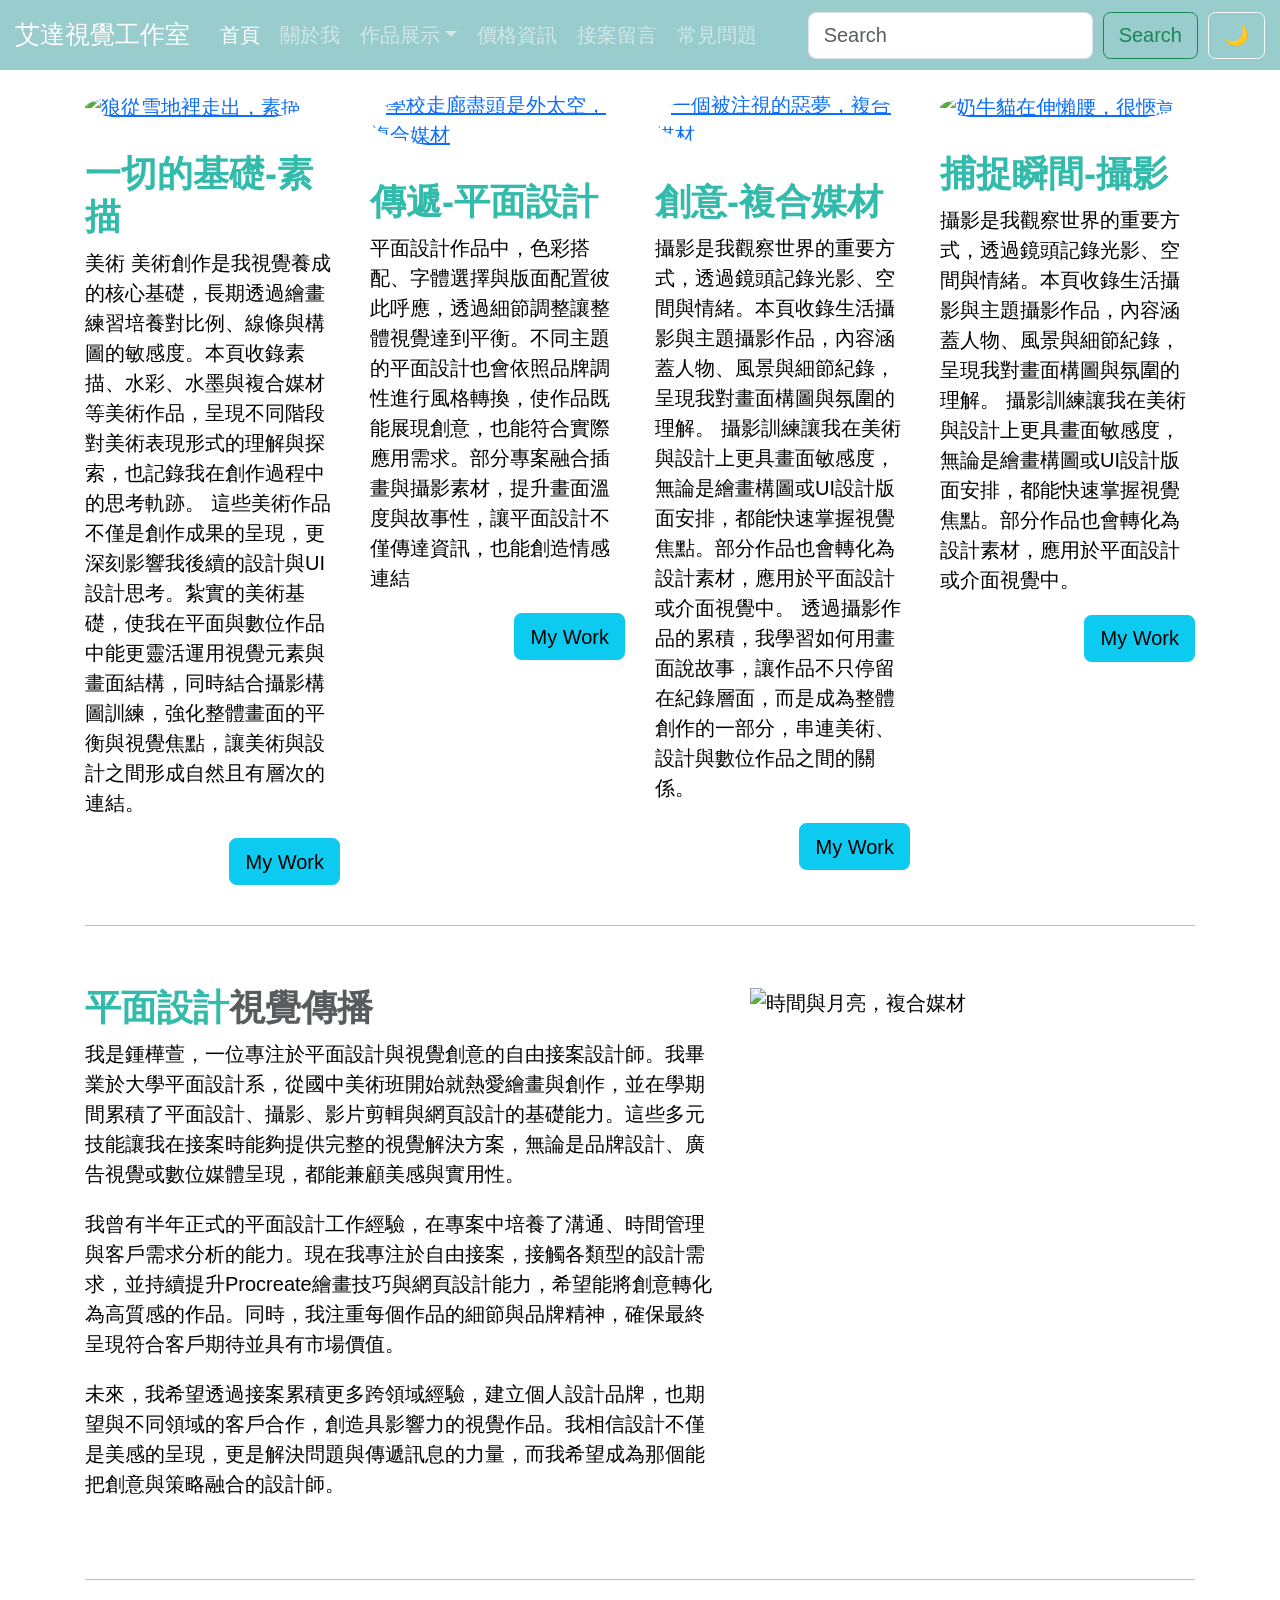
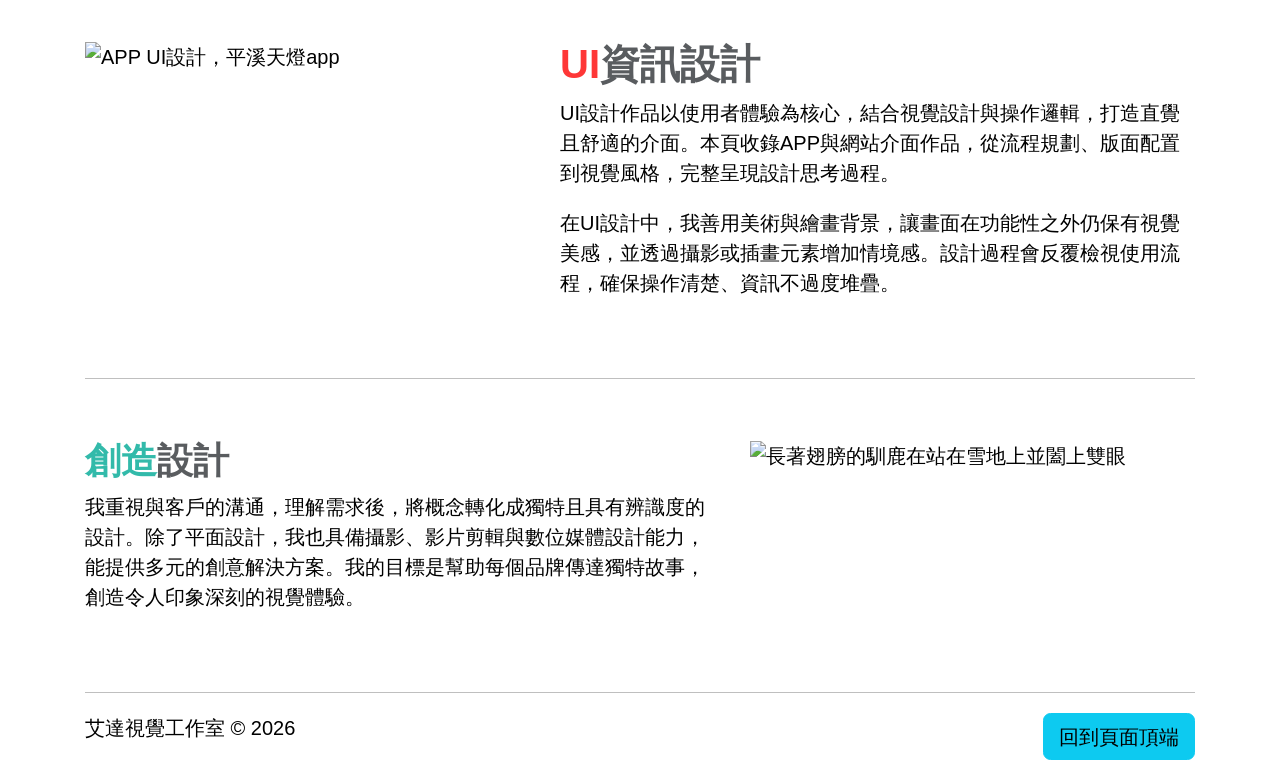
==== index.html @ d295b2a7 "Add files via upload 上傳網頁檔案" ====
<!-- 宣告網頁文件是HTML5格 -->
<!doctype html>
<!-- 網頁所屬地區的語言 -->
<html lang="zh-Hant-TW">
  <!-- 檔頭、SEO/GEO/AEO -->
  <head>
    <!-- 文字編碼 -->
    <meta charset="utf-8">
    <!-- RWD響應式網站 -->
    <meta name="viewport" content="width=device-width, initial-scale=1">
    <!-- 網站作者擁有者、品牌名稱 -->
    <meta name="author" content="艾達視覺工作室">
    <!-- 網頁描述，網頁內容濃縮，可透過ChatGPT協助生成 -->
    <meta name="description" content="艾達視覺工作室為個人接案與作品展示平台，提供美術、平面與UI設計及攝影服務。透過專業視覺設計整合，打造兼具美感與實用性的品牌形象。">
    <!-- 網頁編輯器 -->
    <meta name="generator" content="Visual Studio Code">
    <!-- 網頁關鍵字，網頁內容，可透過ChatGPT協助生成 -->
    <meta name="keywords" content="艾達視覺工作室, 視覺設計, 平面設計, UI設計, 美術設計, 繪畫創作, 攝影作品, 品牌視覺, 品牌形象設計, 視覺規劃, 設計作品展示, 設計接案平台, UI介面設計, 數位產品設計, 活動宣傳設計, 視覺設計服務">
    <!-- favicon品牌Logo -->
    <link rel="icon" href="/favicon.ico" type="image/x-icon">
    <!-- 舊版icon置入:<link rel="shortcut icon" href="/favicon.ico" type="image/x-icon"> -->
    <!-- 網頁標題，包含網站名稱和網頁名稱 -->
    <title>艾達視覺工作室-首頁</title>
    <!-- Bootsrap雲端CSS外部檔 -->
    <link href="https://cdn.jsdelivr.net/npm/bootstrap@5.3.8/dist/css/bootstrap.min.css" rel="stylesheet" integrity="sha384-sRIl4kxILFvY47J16cr9ZwB07vP4J8+LH7qKQnuqkuIAvNWLzeN8tE5YBujZqJLB" crossorigin="anonymous">
    <!-- 自訂的CSS -->
    <link rel="stylesheet" href="css/custom.css">
    <!-- 自訂的JS -->
    <link rel="stylesheet" href="js/main.js">    
    <!-- GA追蹤碼 -->

  </head>
  <!-- 網頁文本 -->
  <body class="bg-color-brown">
    <!-- 首頁 -->
    <header class="fixed-top">
      <nav class="navbar navbar-expand-lg bg-dark navbar-dark">
        <div class="container-fluid">
          <a class="navbar-brand" href="index.html">艾達視覺工作室</a>
          <button class="navbar-toggler" type="button" data-bs-toggle="collapse" data-bs-target="#navbarSupportedContent" aria-controls="navbarSupportedContent" aria-expanded="false" aria-label="Toggle navigation">
            <span class="navbar-toggler-icon"></span>
          </button>
          <div class="collapse navbar-collapse" id="navbarSupportedContent">
            <ul class="navbar-nav me-auto mb-2 mb-lg-0">
              <li class="nav-item">
                <a class="nav-link active" aria-current="page" href="index.html">首頁</a>
              </li>
              <li class="nav-item">
                <a class="nav-link" href="about.html">關於我</a>
              </li class="nav-item">
              <li class="nav-item dropdown">
                <a class="nav-link dropdown-toggle" href="#" role="button" data-bs-toggle="dropdown" aria-expanded="false">作品展示</a>
                <ul class="dropdown-menu">
                  <li><a class="dropdown-item" href="handdrawn.html">手繪作品</a></li>
                  <li><a class="dropdown-item" href="design.html">平面設計</a></li>
                  <li><a class="dropdown-item" href="photo.html">攝影作品</a></li>
                  <li><a class="dropdown-item" href="ui.html">UI設計</a></li>
                  <li><a class="dropdown-item" href="show.html">展覽</a></li>
                </ul>
              </li>              
              <li class="nav-item">
                <a class="nav-link" href="price.html">價格資訊</a>
              </li>
              <li class="nav-item">
                <a class="nav-link" href="case.php">接案留言</a>
              </li>
              <li class="nav-item">
                <a class="nav-link" href="faq.html">常見問題</a>
              </li>
            </ul>
            <form class="d-flex" role="search">
              <input class="form-control me-2" type="search" placeholder="Search" aria-label="Search"/>
              <button class="btn btn-outline-success" type="submit">Search</button>
            </form>
            <button id="darkModeToggle" class="btn btn-outline-light ms-2">🌙</button>
          </div>
        </div>
      </nav>
    </header>
    <main>     
      <!-- 輪播圖外層 -->
      <div id="carouselExampleIndicators" class="carousel slide" data-bs-ride="carousel" data-bs-interval="3000">
        <!-- 指示器 -->
        <div class="carousel-indicators">
          <button type="button" data-bs-target="#carouselExampleIndicators" data-bs-slide-to="0" class="active" aria-current="true" aria-label="Slide 1"></button>
          <button type="button" data-bs-target="#carouselExampleIndicators" data-bs-slide-to="1" aria-label="Slide 2"></button>
          <button type="button" data-bs-target="#carouselExampleIndicators" data-bs-slide-to="2" aria-label="Slide 3"></button>
          <button type="button" data-bs-target="#carouselExampleIndicators" data-bs-slide-to="3" aria-label="Slide 4"></button>
          <button type="button" data-bs-target="#carouselExampleIndicators" data-bs-slide-to="4" aria-label="Slide 5"></button>
        </div>
        <!-- 輪播圖片 -->
        <div class="carousel-inner">
          <div class="carousel-item active">
            <img src="images/index/cloth-shoe-crocodile.webp" class="d-block w-100" alt="開口笑的布鞋變成鱷魚捕食小金魚" title="開口笑的布鞋變成鱷魚捕食小金魚" aria-label="開口笑的布鞋變成鱷魚捕食小金魚">
          </div>
          <div class="carousel-item">
            <img src="images/index/flybird-night.webp" class="d-block w-100" alt="虹彩色翅膀的小鳥在夜晚飛翔" title="虹彩色翅膀的小鳥在夜晚飛翔" aria-label="虹彩色翅膀的小鳥在夜晚飛翔">
          </div>
          <div class="carousel-item">
            <img src="images/index/Animal-eye-sketch.webp" class="d-block w-100" alt="獸眼在凝視你，素描" title="獸眼在凝視你，素描" aria-label="獸眼在凝視你，素描">
          </div>
          <div class="carousel-item">
            <img src="images/index/woman-canvas.webp" class="d-block w-100" alt="一張畫布呈現出女人在夕陽的海邊" title="一張畫布呈現出女人在夕陽的海邊" aria-label="一張畫布呈現出女人在夕陽的海邊">
          </div>
          <div class="carousel-item">
            <img src="images/index/fish-diver.webp" class="d-block w-100" alt="潛水員穿透魚尾進入另一個水域" title="潛水員穿透魚尾進入另一個水域" aria-label="潛水員穿透魚尾進入另一個水域">
          </div>
        </div>
        <!-- 控制器 -->
        <button class="carousel-control-prev" type="button" data-bs-target="#carouselExampleIndicators" data-bs-slide="prev">
          <span class="carousel-control-prev-icon" aria-hidden="true"></span>
          <span class="visually-hidden">Previous</span>
        </button>
        <button class="carousel-control-next" type="button" data-bs-target="#carouselExampleIndicators" data-bs-slide="next">
          <span class="carousel-control-next-icon" aria-hidden="true"></span>
          <span class="visually-hidden">Next</span>
        </button>
      </div>
      <div class="container">
        <div class="row">
          <div class="col-lg-3 order-md-0 mt-5">
          <a href="https://issuu.com/hope92321/docs/_43f3e9cfd59e8b" target="_self"><img src="images/index/Wolf-sketch-charcoal.webp" class="rounded-circle w-100 img-hover" alt="狼從雪地裡走出，素描" title="狼從雪地裡走出，素描" aria-label="狼從雪地裡走出，素描"></a>
            <div class="card-body">
              <h2 class="mt-4">一切的基礎-素描</h2>
              <p class="card-text">美術
              美術創作是我視覺養成的核心基礎，長期透過繪畫練習培養對比例、線條與構圖的敏感度。本頁收錄素描、水彩、水墨與複合媒材等美術作品，呈現不同階段對美術表現形式的理解與探索，也記錄我在創作過程中的思考軌跡。
              這些美術作品不僅是創作成果的呈現，更深刻影響我後續的設計與UI設計思考。紮實的美術基礎，使我在平面與數位作品中能更靈活運用視覺元素與畫面結構，同時結合攝影構圖訓練，強化整體畫面的平衡與視覺焦點，讓美術與設計之間形成自然且有層次的連結。</p>
              <p class="text-end"><a href="https://issuu.com/hope92321/docs/_43f3e9cfd59e8b" target="_self" class="btn btn-info" role="button">My Work</a></p>
            </div>
          </div>
          <div class="col-lg-3 order-md-1 mt-5">
          <a href="https://issuu.com/hope92321/docs/_43f3e9cfd59e8b" target="_self"><img src="images/index/school-universe.webp" class="rounded-circle w-100 img-hover" alt="學校走廊盡頭是外太空，複合媒材" title="學校走廊盡頭是外太空，複合媒材" aria-label="學校走廊盡頭是外太空，複合媒材"></a>
            <div class="card-body">
              <h2 class="mt-4">傳遞-平面設計</h2>
              <p class="card-text">平面設計作品中，色彩搭配、字體選擇與版面配置彼此呼應，透過細節調整讓整體視覺達到平衡。不同主題的平面設計也會依照品牌調性進行風格轉換，使作品既能展現創意，也能符合實際應用需求。部分專案融合插畫與攝影素材，提升畫面溫度與故事性，讓平面設計不僅傳達資訊，也能創造情感連結</p>
              <p class="text-end"><a href="https://issuu.com/hope92321/docs/_43f3e9cfd59e8b" target="_self" class="btn btn-info" role="button">My Work</a></p>
            </div>

          </div>
          <div class="col-lg-3 order-md-2 mt-5">
          <a href="https://issuu.com/hope92321/docs/_43f3e9cfd59e8b" target="_self"><img src="images/index/Dreamlike-Acrylic-Creation.webp" class="rounded-circle w-100 img-hover" alt="一個被注視的惡夢，複合媒材" title="一個被注視的惡夢，複合媒材" aria-label="一個被注視的惡夢，複合媒材"></a>
            <div class="card-body">
              <h2 class="mt-4">創意-複合媒材</h2>
              <p class="card-text">攝影是我觀察世界的重要方式，透過鏡頭記錄光影、空間與情緒。本頁收錄生活攝影與主題攝影作品，內容涵蓋人物、風景與細節紀錄，呈現我對畫面構圖與氛圍的理解。
              攝影訓練讓我在美術與設計上更具畫面敏感度，無論是繪畫構圖或UI設計版面安排，都能快速掌握視覺焦點。部分作品也會轉化為設計素材，應用於平面設計或介面視覺中。
              透過攝影作品的累積，我學習如何用畫面說故事，讓作品不只停留在紀錄層面，而是成為整體創作的一部分，串連美術、設計與數位作品之間的關係。</p>
              <p class="text-end"><a href="https://issuu.com/hope92321/docs/_43f3e9cfd59e8b" target="_self" class="btn btn-info" role="button">My Work</a></p>
            </div>

          </div>
          <div class="col-lg-3 order-md-3 mt-5">
          <a href="https://issuu.com/hope92321/docs/_43f3e9cfd59e8b" target="_self"><img src="images/index/cat.webp" class="rounded-circle w-100 img-hover" alt="奶牛貓在伸懶腰，很愜意" title="奶牛貓在伸懶腰，很愜意" aria-label="奶牛貓在伸懶腰，很愜意"></a>
            <div class="card-body">
              <h2 class="mt-4">捕捉瞬間-攝影</h2>
              <p class="card-text">攝影是我觀察世界的重要方式，透過鏡頭記錄光影、空間與情緒。本頁收錄生活攝影與主題攝影作品，內容涵蓋人物、風景與細節紀錄，呈現我對畫面構圖與氛圍的理解。
              攝影訓練讓我在美術與設計上更具畫面敏感度，無論是繪畫構圖或UI設計版面安排，都能快速掌握視覺焦點。部分作品也會轉化為設計素材，應用於平面設計或介面視覺中。</p>
              <p class="text-end"><a href="https://issuu.com/hope92321/docs/_43f3e9cfd59e8b" target="_self" class="btn btn-info" role="button">My Work</a></p>
            </div>
          </div>
        </div>
        <hr>
        <div class="row my-5">
          <div class="col-md-7">
            <h2 class="">平面設計<span class="text-muted">視覺傳播</span></h2>
            <p>我是鍾樺萱，一位專注於平面設計與視覺創意的自由接案設計師。我畢業於大學平面設計系，從國中美術班開始就熱愛繪畫與創作，並在學期間累積了平面設計、攝影、影片剪輯與網頁設計的基礎能力。這些多元技能讓我在接案時能夠提供完整的視覺解決方案，無論是品牌設計、廣告視覺或數位媒體呈現，都能兼顧美感與實用性。</p>
            <p>我曾有半年正式的平面設計工作經驗，在專案中培養了溝通、時間管理與客戶需求分析的能力。現在我專注於自由接案，接觸各類型的設計需求，並持續提升Procreate繪畫技巧與網頁設計能力，希望能將創意轉化為高質感的作品。同時，我注重每個作品的細節與品牌精神，確保最終呈現符合客戶期待並具有市場價值。</p>
            <p>未來，我希望透過接案累積更多跨領域經驗，建立個人設計品牌，也期望與不同領域的客戶合作，創造具影響力的視覺作品。我相信設計不僅是美感的呈現，更是解決問題與傳遞訊息的力量，而我希望成為那個能把創意與策略融合的設計師。</p>
          </div>
          <div class="col-md-5">
            <img src="images/index/time-moon.webp" class="img-fluid mx-auto" alt="時間與月亮，複合媒材" title="時間與月亮，複合媒材" aria-label="時間與月亮，複合媒材">
          </div>
        </div>
        <hr>
        <div class="row my-5">
          <div class="col-md-7 order-md-1">
            <h2 class="h2-custom-red">UI<span class="text-muted">資訊設計</span></h2>
            <p id="important">UI設計作品以使用者體驗為核心，結合視覺設計與操作邏輯，打造直覺且舒適的介面。本頁收錄APP與網站介面作品，從流程規劃、版面配置到視覺風格，完整呈現設計思考過程。</p>
            <p>在UI設計中，我善用美術與繪畫背景，讓畫面在功能性之外仍保有視覺美感，並透過攝影或插畫元素增加情境感。設計過程會反覆檢視使用流程，確保操作清楚、資訊不過度堆疊。</p>
          </div>
          <div class="col-md-5 order-md-0">
            <img src="images/index/app.webp" class="img-fluid mx-auto" alt="APP UI設計，平溪天燈app" title="APP UI設計，平溪天燈app" aria-label="APP UI設計，平溪天燈app">
          </div>
        </div>
        <hr>
        <div class="row my-5">
          <div class="col-md-7">
            <h2 class="">創造<span class="text-muted">設計</span></h2>
            <p>我重視與客戶的溝通，理解需求後，將概念轉化成獨特且具有辨識度的設計。除了平面設計，我也具備攝影、影片剪輯與數位媒體設計能力，能提供多元的創意解決方案。我的目標是幫助每個品牌傳達獨特故事，創造令人印象深刻的視覺體驗。</p>
          </div>
          <div class="col-md-5">
            <img src="images/index/Hybrid-Animal.webp" class="img-fluid mx-auto" alt="長著翅膀的馴鹿在站在雪地上並闔上雙眼" title="長著翅膀的馴鹿在站在雪地上並闔上雙眼" aria-label="長著翅膀的馴鹿在站在雪地上並闔上雙眼">
          </div>
        </div>
        <hr>
      </div>
      <footer class="container">
        <p class="float-end"><a href="#top" class="btn btn-info">回到頁面頂端</a></p>
        <p>艾達視覺工作室 &copy; 2026</p>
      </footer>
    </main>



    <!-- JavaScript（夜間控制切換） -->
    <script>
    const toggle = document.getElementById("darkModeToggle");
    toggle.onclick = function(){document.body.classList.toggle("dark-mode");}
    </script>  
    <!-- Bootstrap雲端JS外部檔 -->
    <script src="https://cdn.jsdelivr.net/npm/bootstrap@5.3.8/dist/js/bootstrap.bundle.min.js" integrity="sha384-FKyoEForCGlyvwx9Hj09JcYn3nv7wiPVlz7YYwJrWVcXK/BmnVDxM+D2scQbITxI" crossorigin="anonymous">
    </script>
  </body>
</html>
---- css/custom.css ----
/* 導覽列顏色設定 */
:root,
[data-bs-theme=dark] {
--bs-dark-rgb: 153, 204, 204;
}

/* 連結Google雲端字體，提供用戶一致體驗UX */
@import url('https://fonts.googleapis.com/css2?family=Noto+Sans+TC:wght@300..900&display=swap');

/* 利用根元素最為標籤選取器，改變整體頁面的文字大小 */
html {font-size: 20px;}

/* 依據windows mac自動出現適合的字體(因考慮到手機無微軟正黑體，可把微軟正黑體刪除，Noto Sans TC是mac字體) */
body {font-family: "微軟正黑體", "Noto Sans TC", sans-serif;}

/* 每一網頁統一底色 */
body {background-color: rgb(235, 236, 236);}

/* 個別指定網頁背景色，在[網頁文本]輸入指令class=bg-color-brow */
/* .bg-color-brown {background-color: brown;} */

/* 標題一級的文字大小 */
h1 {font-size: 2rem;}

/* 標題二級的文字設定，選取器是標籤，影響整體 */
h2 {font-size: 1.8rem;font-weight: 800;color: #32baaa;}

/* 選取器識類別，影響個別，需要手動套用 */
.h2-custom-red {font-size: 2rem;font-weight: 800;color: #fe3737;}

/* 段落間距 */

/* 指定特定文字顏色(span class=) */
.text-danger {color: #fe3737;}

/* 夜間模式 */
body{
background:#ffffff;
color:#000000;
}
.dark-mode{
background:#121212;
color:#ffffff;
}

/* 讓<.text-muted>字體在夜間模式變成白色 */
.dark-mode .text-muted{
color:#ffffff !important;
}

/* 滑鼠停留圖片上方會放大 */
.img-hover{
  transition: transform .4s;
}

.img-hover:hover{
  transform: scale(1.1);
}

/* 導覽列下拉選單外觀設定 */
.dropdown-menu{
  background-color:#222222;
  border-radius:10px;
}

.dropdown-item{
  color:white;
}

.dropdown-item:hover{
  background-color:#ff6b6b;
  color:white;
}


/* 導覽列下拉選單"夜間模式"外觀設定 */
body.dark-mode .dropdown-menu {
    background-color: #ffffff; /* 深灰色，與 bg-dark 接近 */
    border-color: rgba(255,255,255,.15);
}

body.dark-mode .dropdown-item {
    color: #000000;
}

body.dark-mode .dropdown-item:hover {
    background-color: #ff6b6b; /* 滑鼠移過時的顏色 */
    color: #fff;
}


/* style.css */
.product-img {
    transition: transform 0.3s ease;/* 讓變化過程變平滑 */
    cursor: zoom-in;/* 鼠標移上去會變成「放大鏡」圖示 */
}

.product-img:hover {
    transform: scale(1.05); /* 懸停時稍微放大 */
}

.month-label {
    font-size: 0.9rem;
    color: #666;
    margin-top: 8px;
    letter-spacing: 1px;
}

/* order指定次數 */
.sort-first {
    order: 10;
}


/* 瀑布流容器 */
.masonry-container {
    display: columns;
    column-count: 3; /* 電腦版顯示 3 列 */
    column-gap: 1.5rem;
    width: 100%;
}

/* 確保卡片不會被切斷 */
.masonry-item {
    display: inline-block;
    width: 100%;
    margin-bottom: 1.5rem; /* 作品上下間距 */
}

/* 讓圖片保持原比例並填滿卡片寬度 */
.masonry-img {
    width: 100%;
    height: auto; /* 重點：保留原畫比例 */
    display: block;
}

/* 手機版調整為 1 或 2 列 */
@media (max-width: 768px) {
    .masonry-container {
        column-count: 2;
    }
}
@media (max-width: 576px) {
    .masonry-container {
        column-count: 1;
    }
}
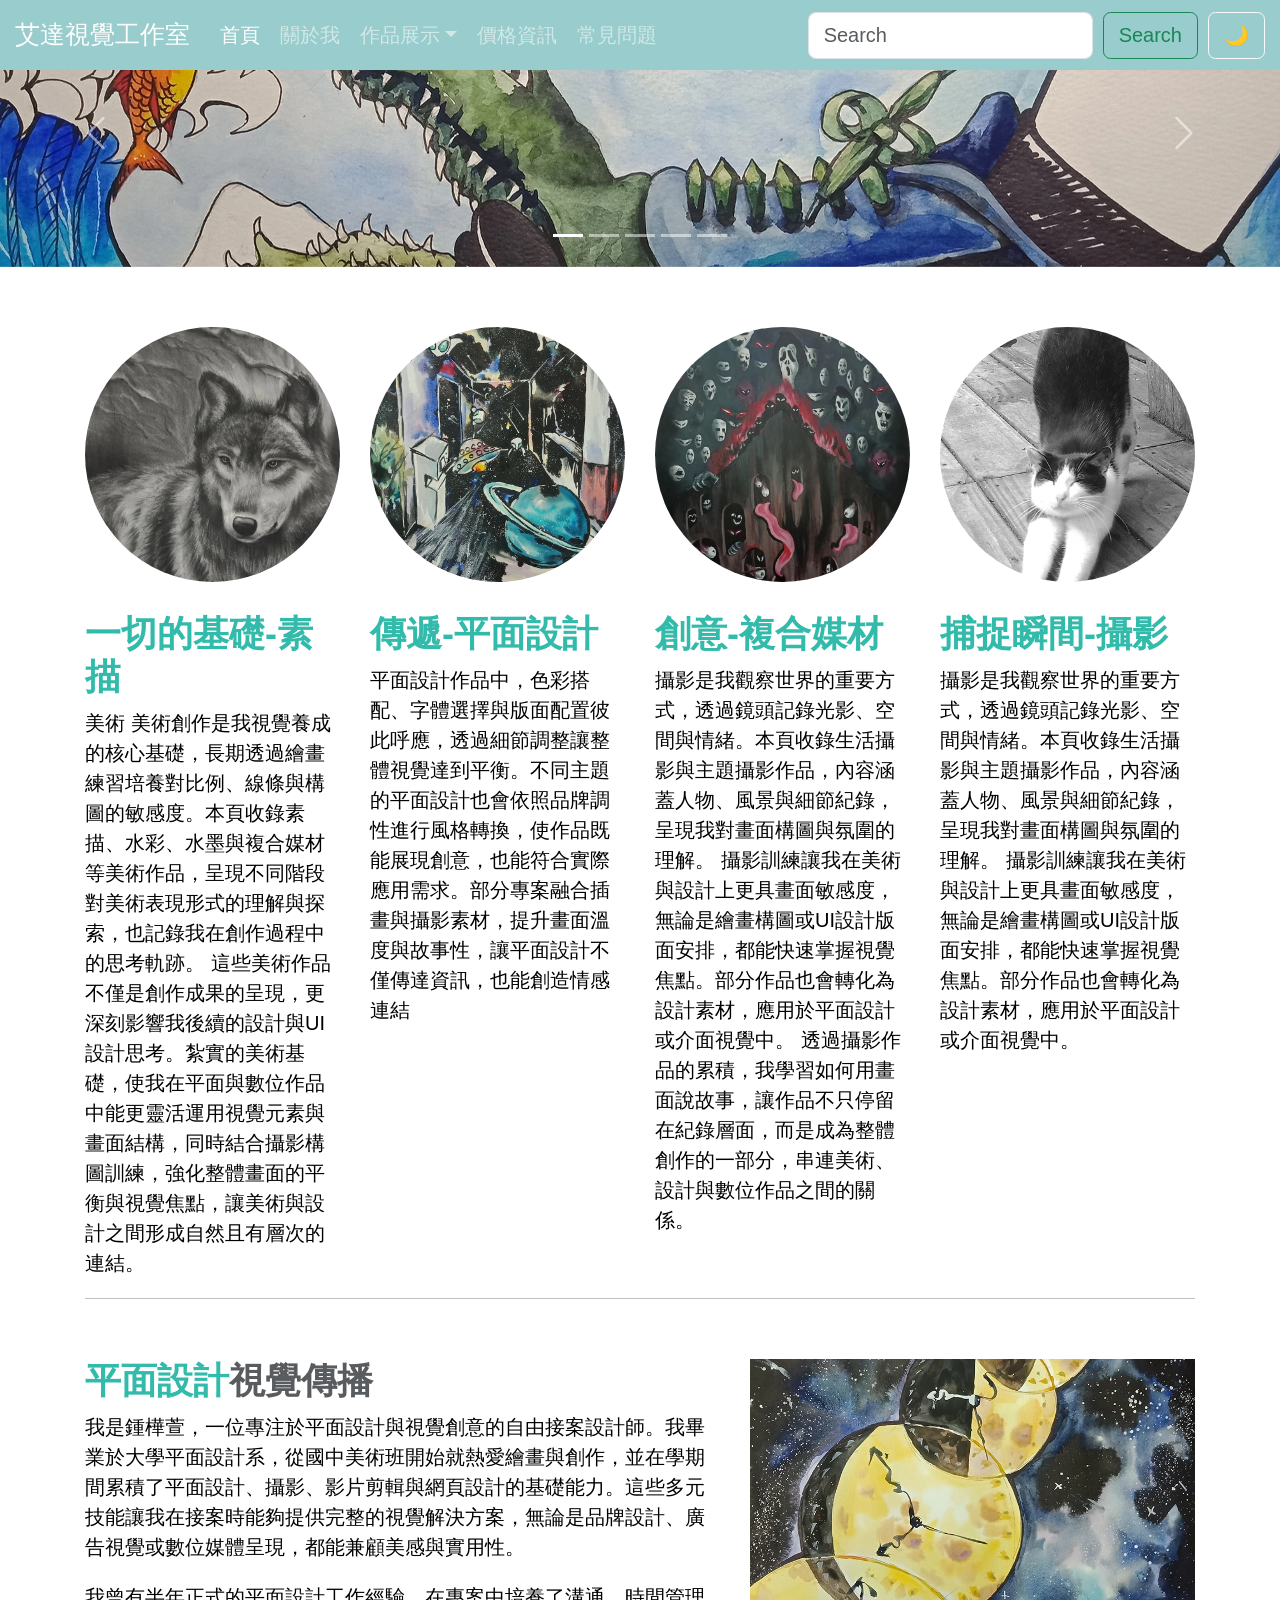
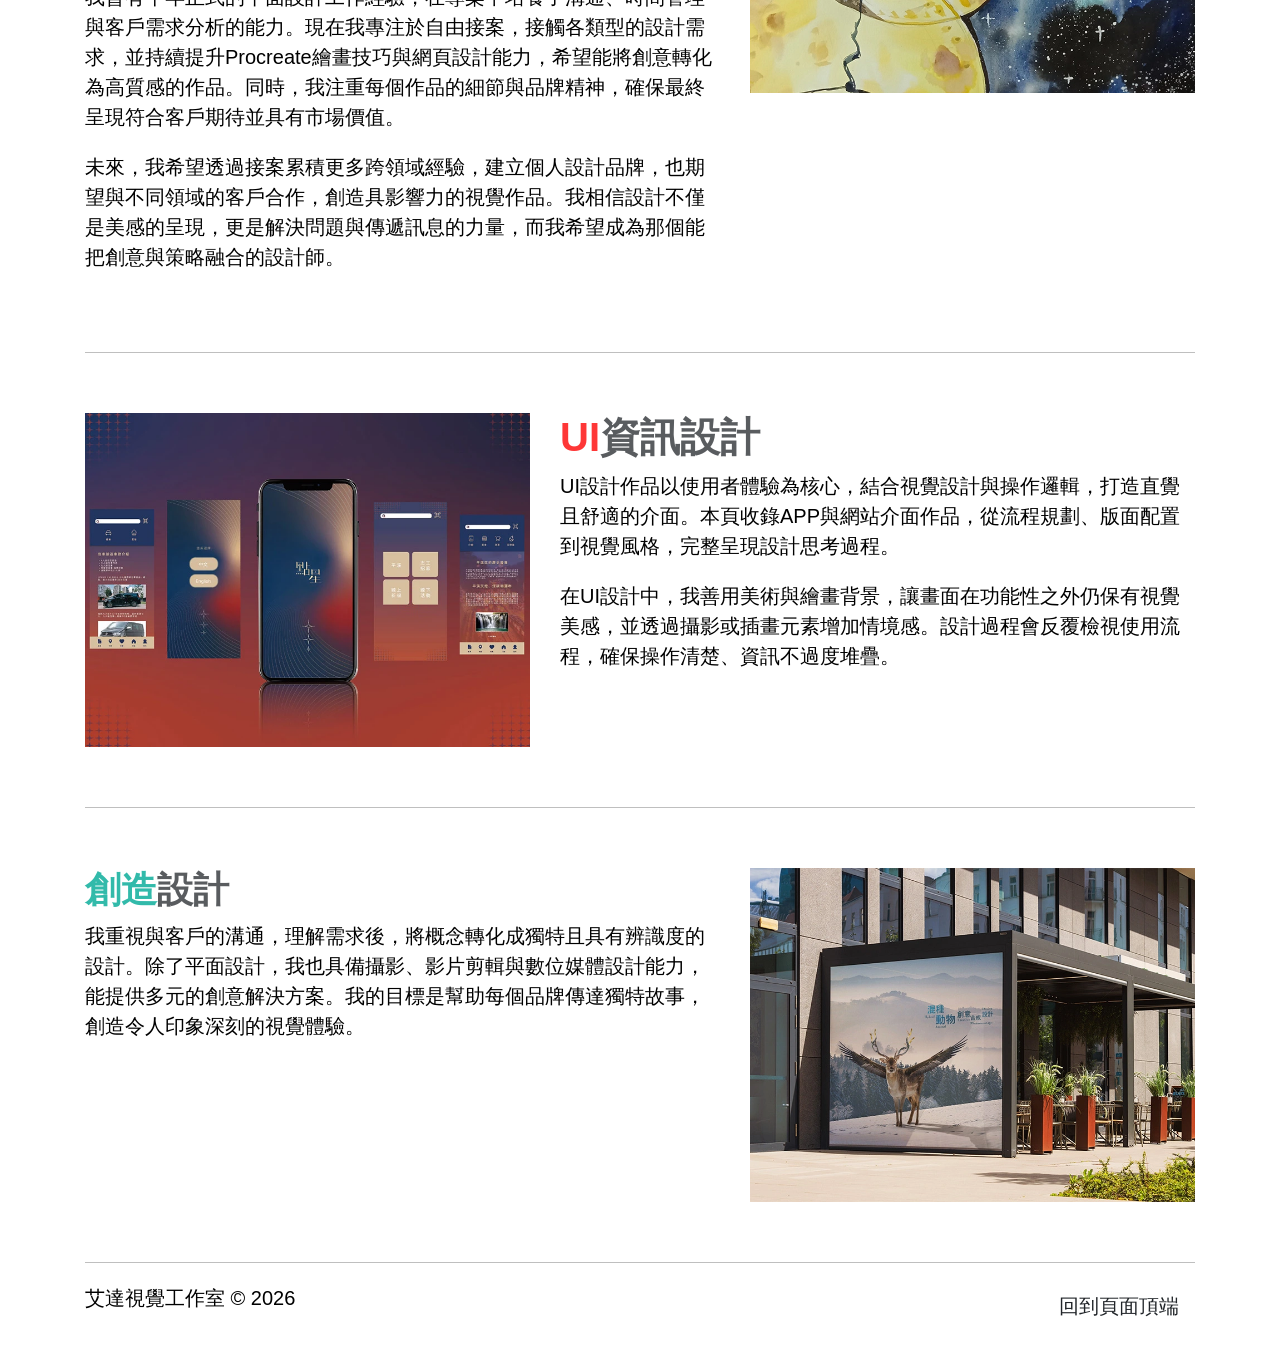
==== commit 43ac07ad: "Add files via upload" ====
--- a/index.html
+++ b/index.html
@@ -62,7 +62,7 @@
                 <a class="nav-link" href="price.html">價格資訊</a>
               </li>
               <li class="nav-item">
-                <a class="nav-link" href="case.php">接案留言</a>
+                <!-- <a class="nav-link" href="case.php">接案留言</a> -->
               </li>
               <li class="nav-item">
                 <a class="nav-link" href="faq.html">常見問題</a>
@@ -125,7 +125,7 @@
               <p class="card-text">美術
               美術創作是我視覺養成的核心基礎，長期透過繪畫練習培養對比例、線條與構圖的敏感度。本頁收錄素描、水彩、水墨與複合媒材等美術作品，呈現不同階段對美術表現形式的理解與探索，也記錄我在創作過程中的思考軌跡。
               這些美術作品不僅是創作成果的呈現，更深刻影響我後續的設計與UI設計思考。紮實的美術基礎，使我在平面與數位作品中能更靈活運用視覺元素與畫面結構，同時結合攝影構圖訓練，強化整體畫面的平衡與視覺焦點，讓美術與設計之間形成自然且有層次的連結。</p>
-              <p class="text-end"><a href="https://issuu.com/hope92321/docs/_43f3e9cfd59e8b" target="_self" class="btn btn-info" role="button">My Work</a></p>
+              <!-- <p class="text-end"><a href="https://issuu.com/hope92321/docs/_43f3e9cfd59e8b" target="_self" class="btn btn-info" role="button">My Work</a></p> -->
             </div>
           </div>
           <div class="col-lg-3 order-md-1 mt-5">
@@ -133,7 +133,7 @@
             <div class="card-body">
               <h2 class="mt-4">傳遞-平面設計</h2>
               <p class="card-text">平面設計作品中，色彩搭配、字體選擇與版面配置彼此呼應，透過細節調整讓整體視覺達到平衡。不同主題的平面設計也會依照品牌調性進行風格轉換，使作品既能展現創意，也能符合實際應用需求。部分專案融合插畫與攝影素材，提升畫面溫度與故事性，讓平面設計不僅傳達資訊，也能創造情感連結</p>
-              <p class="text-end"><a href="https://issuu.com/hope92321/docs/_43f3e9cfd59e8b" target="_self" class="btn btn-info" role="button">My Work</a></p>
+              <!-- <p class="text-end"><a href="https://issuu.com/hope92321/docs/_43f3e9cfd59e8b" target="_self" class="btn btn-info" role="button">My Work</a></p> -->
             </div>
 
           </div>
@@ -144,7 +144,7 @@
               <p class="card-text">攝影是我觀察世界的重要方式，透過鏡頭記錄光影、空間與情緒。本頁收錄生活攝影與主題攝影作品，內容涵蓋人物、風景與細節紀錄，呈現我對畫面構圖與氛圍的理解。
               攝影訓練讓我在美術與設計上更具畫面敏感度，無論是繪畫構圖或UI設計版面安排，都能快速掌握視覺焦點。部分作品也會轉化為設計素材，應用於平面設計或介面視覺中。
               透過攝影作品的累積，我學習如何用畫面說故事，讓作品不只停留在紀錄層面，而是成為整體創作的一部分，串連美術、設計與數位作品之間的關係。</p>
-              <p class="text-end"><a href="https://issuu.com/hope92321/docs/_43f3e9cfd59e8b" target="_self" class="btn btn-info" role="button">My Work</a></p>
+              <!-- <p class="text-end"><a href="https://issuu.com/hope92321/docs/_43f3e9cfd59e8b" target="_self" class="btn btn-info" role="button">My Work</a></p> -->
             </div>
 
           </div>
@@ -154,7 +154,7 @@
               <h2 class="mt-4">捕捉瞬間-攝影</h2>
               <p class="card-text">攝影是我觀察世界的重要方式，透過鏡頭記錄光影、空間與情緒。本頁收錄生活攝影與主題攝影作品，內容涵蓋人物、風景與細節紀錄，呈現我對畫面構圖與氛圍的理解。
               攝影訓練讓我在美術與設計上更具畫面敏感度，無論是繪畫構圖或UI設計版面安排，都能快速掌握視覺焦點。部分作品也會轉化為設計素材，應用於平面設計或介面視覺中。</p>
-              <p class="text-end"><a href="https://issuu.com/hope92321/docs/_43f3e9cfd59e8b" target="_self" class="btn btn-info" role="button">My Work</a></p>
+              <!-- <p class="text-end"><a href="https://issuu.com/hope92321/docs/_43f3e9cfd59e8b" target="_self" class="btn btn-info" role="button">My Work</a></p> -->
             </div>
           </div>
         </div>
@@ -194,20 +194,18 @@
         <hr>
       </div>
       <footer class="container">
-        <p class="float-end"><a href="#top" class="btn btn-info">回到頁面頂端</a></p>
+        <p class="float-end"><a href="#top" class="btn footer-top-btn">回到頁面頂端</a></p>
         <p>艾達視覺工作室 &copy; 2026</p>
       </footer>
     </main>
 
 
 
-    <!-- JavaScript（夜間控制切換） -->
-    <script>
-    const toggle = document.getElementById("darkModeToggle");
-    toggle.onclick = function(){document.body.classList.toggle("dark-mode");}
-    </script>  
+    <script src="js/script.js"></script>
     <!-- Bootstrap雲端JS外部檔 -->
     <script src="https://cdn.jsdelivr.net/npm/bootstrap@5.3.8/dist/js/bootstrap.bundle.min.js" integrity="sha384-FKyoEForCGlyvwx9Hj09JcYn3nv7wiPVlz7YYwJrWVcXK/BmnVDxM+D2scQbITxI" crossorigin="anonymous">
     </script>
+
+
   </body>
 </html>
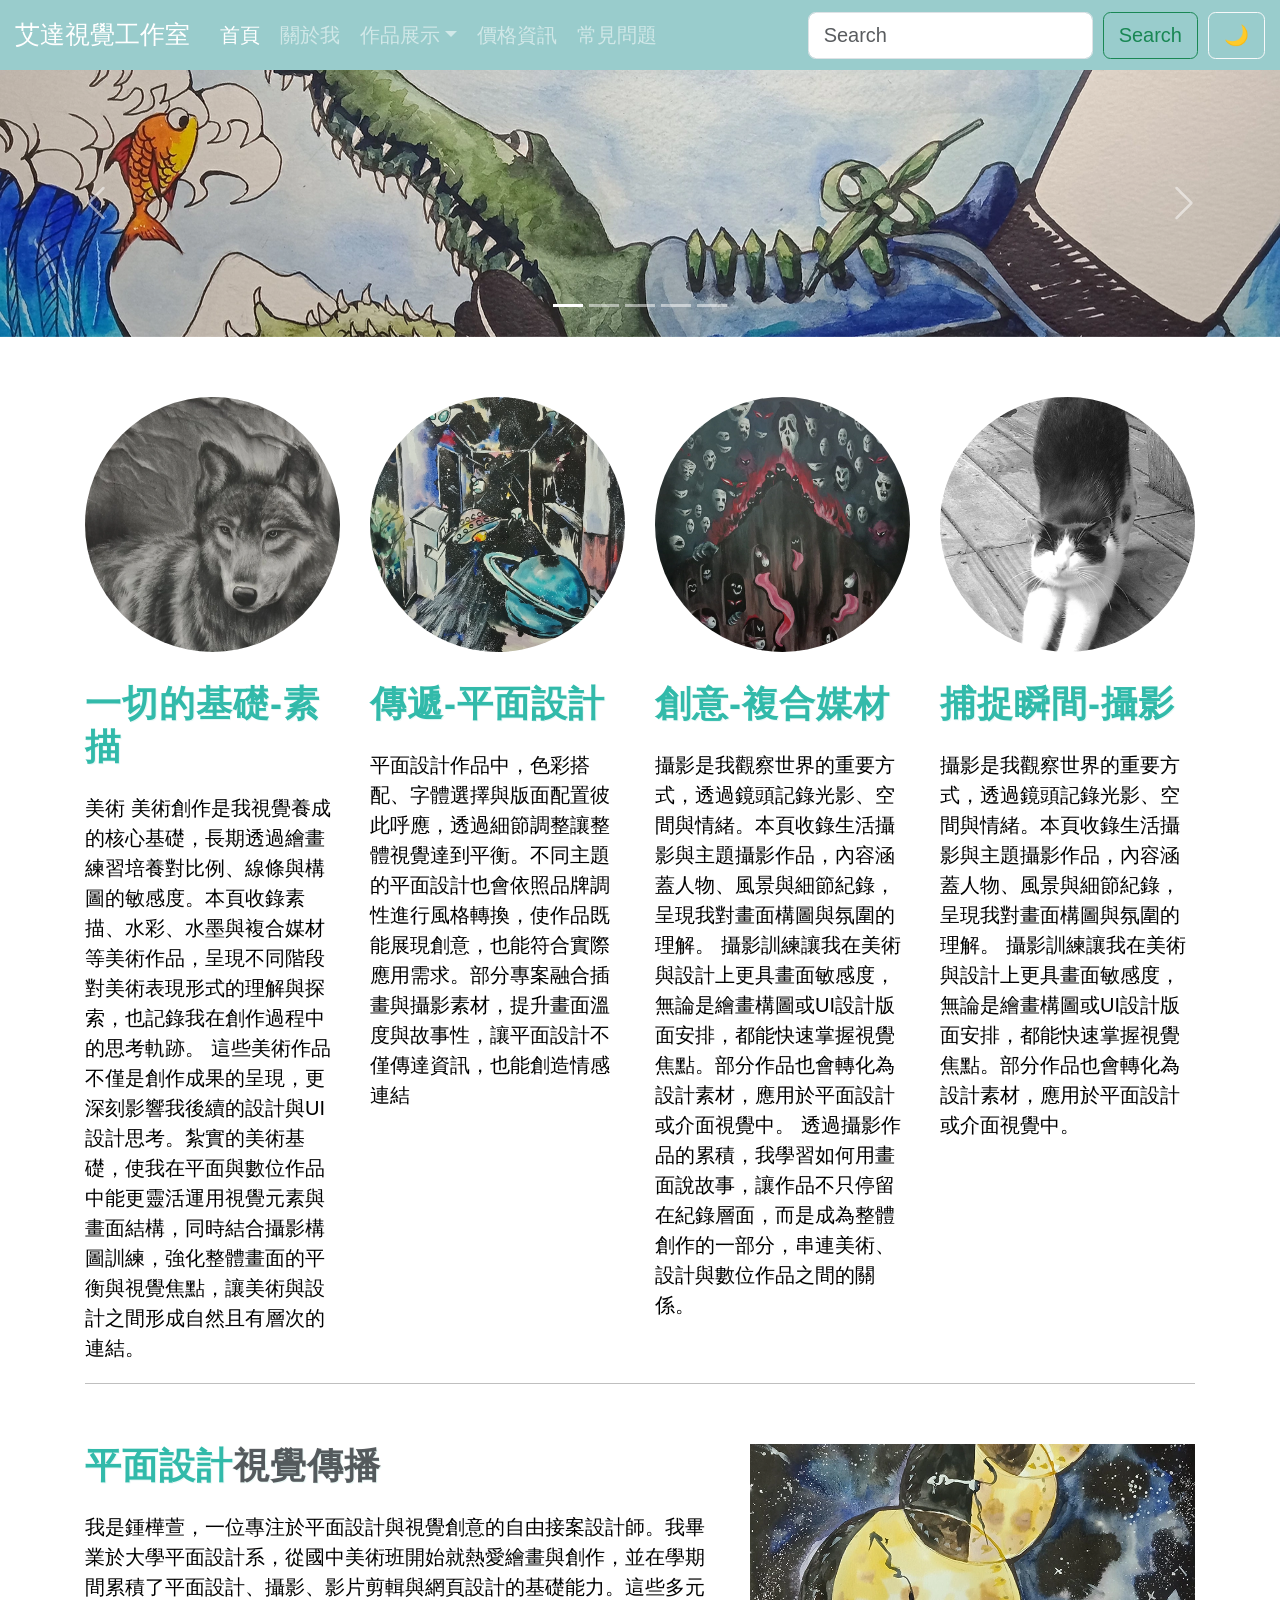
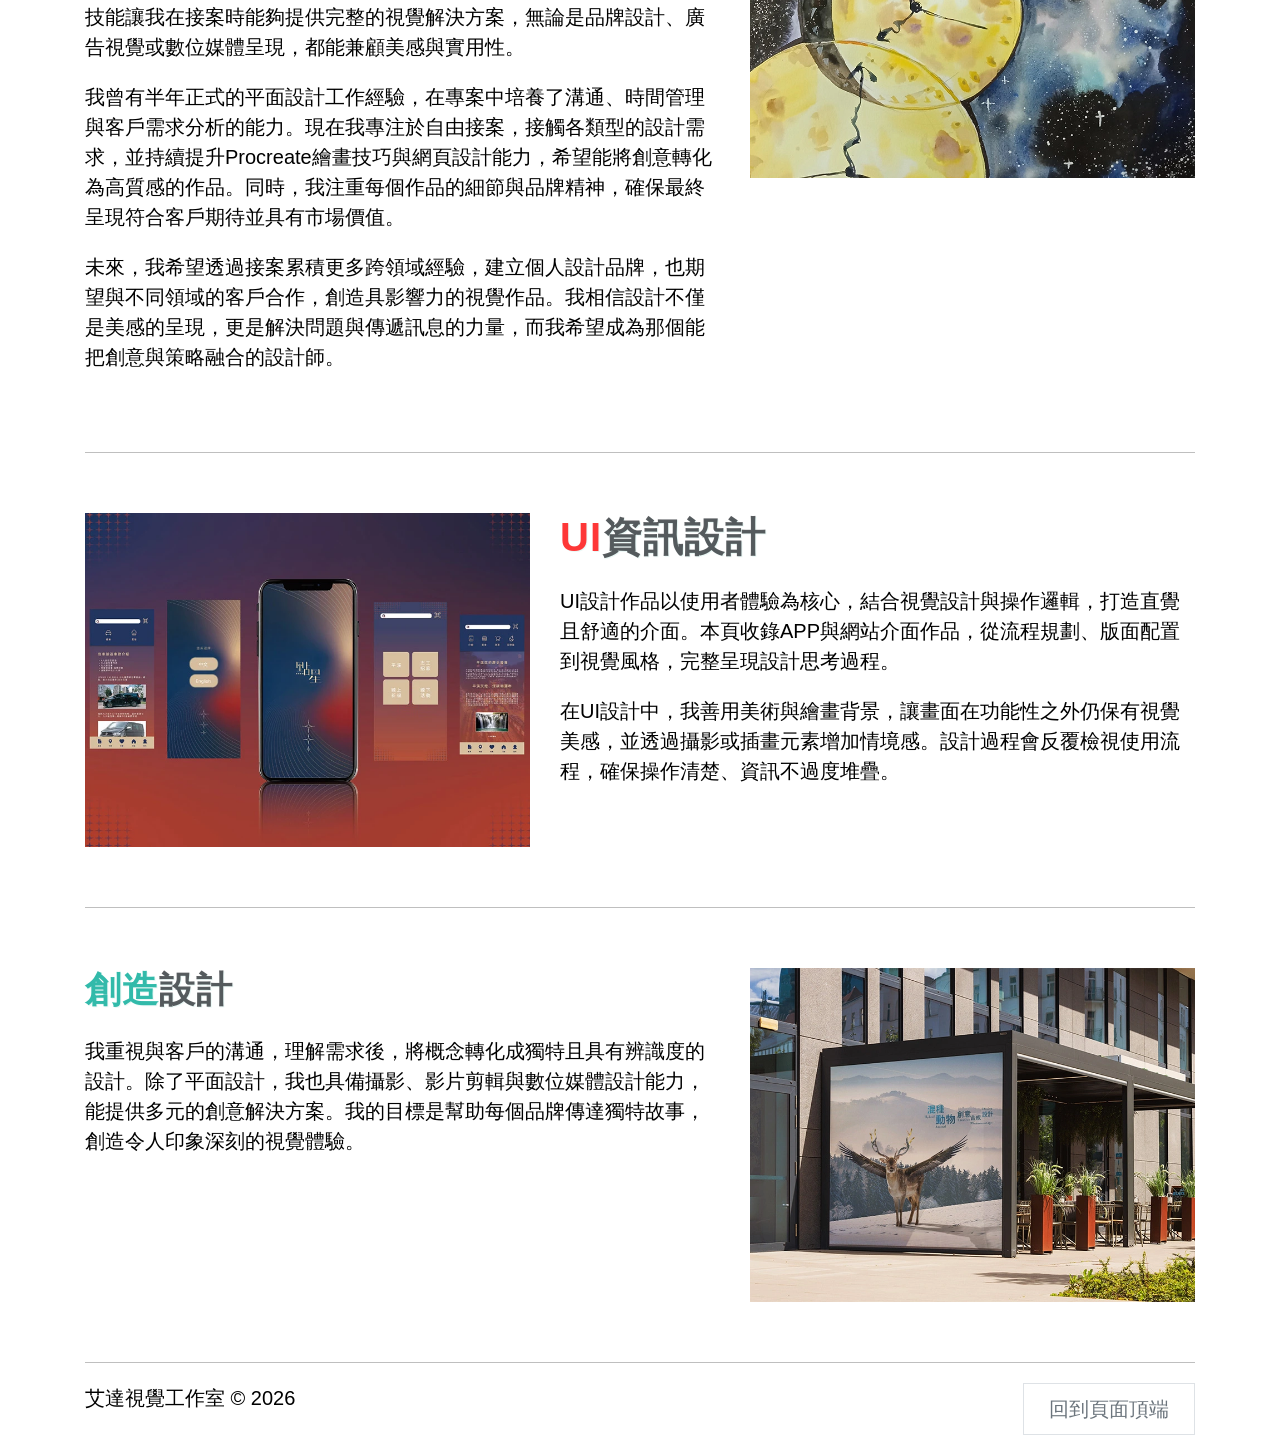
==== commit 90f247ce: "Add files via upload" ====
--- a/index.html
+++ b/index.html
@@ -17,6 +17,7 @@
     <!-- 網頁關鍵字，網頁內容，可透過ChatGPT協助生成 -->
     <meta name="keywords" content="艾達視覺工作室, 視覺設計, 平面設計, UI設計, 美術設計, 繪畫創作, 攝影作品, 品牌視覺, 品牌形象設計, 視覺規劃, 設計作品展示, 設計接案平台, UI介面設計, 數位產品設計, 活動宣傳設計, 視覺設計服務">
     <!-- favicon品牌Logo -->
+    <link rel="shortcut icon" href="favicon.ico" type="image/x-icon">           
     <link rel="icon" href="/favicon.ico" type="image/x-icon">
     <!-- 舊版icon置入:<link rel="shortcut icon" href="/favicon.ico" type="image/x-icon"> -->
     <!-- 網頁標題，包含網站名稱和網頁名稱 -->
--- a/css/custom.css
+++ b/css/custom.css
@@ -22,8 +22,41 @@
 /* 標題一級的文字大小 */
 h1 {font-size: 2rem;}
 
-/* 標題二級的文字設定，選取器是標籤，影響整體 */
-h2 {font-size: 1.8rem;font-weight: 800;color: #32baaa;}
+
+/* 標題二級的文字設定，選取器是標籤，影響整體
+h2 {font-size: 1.8rem;font-weight: 800;color: #32baaa;} */
+/* 修改原有的 h2 設定，加入相對定位 */
+h2 {
+  font-size: 1.8rem;
+  font-weight: 800;
+  color: #32baaa;
+  display: flex;
+  align-items: center;
+  position: relative;
+  margin-bottom: 25px;
+  letter-spacing: 1px;
+}
+/* 讓圖示稍微浮起，並與文字拉開間距 */
+h2 i {
+  font-size: 30px !important;
+  margin-right: 12px;
+  color: #32baaa;
+  opacity: 0.8;
+}
+
+/* 增加輕微的文字陰影，讓顏色更飽滿 */
+h2 {
+  text-shadow: 1px 1px 0px rgba(50, 186, 170, 0.1);
+}
+
+
+
+
+
+
+
+
+
 
 /* 選取器識類別，影響個別，需要手動套用 */
 .h2-custom-red {font-size: 2rem;font-weight: 800;color: #fe3737;}
@@ -144,4 +177,188 @@
     .masonry-container {
         column-count: 1;
     }
+}
+
+/* 至頂按鈕-平滑捲動 */
+html { scroll-behavior: smooth; }
+
+
+/* 針對「回到頁面頂端」按鈕的長方形細邊框設計 */
+.footer-top-btn {
+    /* 維持長方形：將 Bootstrap 預設的微圓角歸零 */
+    border-radius: 0px !important; 
+    
+    /* 設定細邊框：1px 實線，顏色可自訂（這裡使用淺灰色作為預設） */
+    border: 1px solid #dee2e6; 
+    
+    /* 背景改為透明或純色，讓邊框更顯眼 */
+    background-color: transparent;
+    color: #6c757d;
+    
+    /* 動態過渡效果 */
+    transition: all 0.4s cubic-bezier(0.25, 0.8, 0.25, 1);
+    padding: 10px 25px;
+    text-decoration: none;
+    display: inline-block;
+}
+
+/* 滑鼠移上去的狀態 (Hover) */
+.footer-top-btn:hover {
+    /* 變換邊框顏色 */
+    border: 1px solid #000000; 
+    
+    /* 背景與文字顏色變換 */
+    background-color: #64fff7;
+    color: #000000 !important;
+    
+    /* 微微的位移感，讓長方形看起來有種「浮起來」的重量感 */
+    transform: translateY(-3px);
+    box-shadow: 0 4px 8px rgba(115, 142, 145, 0.1);
+}
+
+/* 按下的瞬間 (Active) */
+.footer-top-btn:active {
+    transform: translateY(-1px);
+}
+
+/* 夜間模式下的卡片外觀設定 */
+body.dark-mode .service-card {
+    /* 背景變深黑 */
+    background-color: #1a1a1a !important; 
+    
+    /* 文字變白色 */
+    color: #ffffff !important;
+    
+    /* 設定白色細邊框 (1px) */
+    border: 1px solid rgba(255, 255, 255, 0.3) !important;
+    
+    /* 移除原本在白天的陰影，或改為更深、更柔和的陰影 */
+    box-shadow: none !important;
+}
+
+/* 確保夜間模式下卡片內的輔助文字（如 text-muted）也能看清楚 */
+body.dark-mode .service-card .text-muted,
+body.dark-mode .service-card .text-secondary {
+    color: #bbbbbb !important;
+}
+
+/* 調整報價區間的小標籤，讓它在深色背景下不要太突兀 */
+body.dark-mode .service-card .badge.bg-light {
+    background-color: #333333 !important;
+    color: #ffffff !important;
+    border: 1px solid rgba(255, 255, 255, 0.2) !important;
+}
+
+/* 針對卡片左側的裝飾線 (border-start) 在夜間模式下的亮度微調 */
+body.dark-mode .service-card .card-title {
+    border-left-color: #ffffff !important; /* 讓左側裝飾線變亮 */
+}
+
+/* 確保夜間模式下，Bootstrap 的次要文字類別會變亮 */
+body.dark-mode .text-secondary,
+body.dark-mode .lead.text-secondary {
+    color: #adb5bd !important; /* 淺灰色，比純白溫潤，適合大段落閱讀 */
+}
+
+/* 確保標題 h2 在夜間模式下也能保持清晰或調整顏色 */
+body.dark-mode h2 {
+    color: #4ed9c1 !important; /* 稍微調亮你原本的 #32baaa，在黑底上會更亮眼 */
+}
+
+/* 針對「視覺接案服務」這段引言的專屬微調 */
+body.dark-mode .lead {
+    color: #f8f9fa !important;
+}
+
+
+/* --- 手繪作品頁面專用修正 --- */
+
+/* 1. 按鈕顏色切換 */
+body.dark-mode .btn-outline-dark {
+    color: #f8f9fa !important;
+    border-color: #f8f9fa !important;
+}
+body.dark-mode .btn-outline-dark:hover,
+body.dark-mode .btn-outline-dark.active {
+    background-color: #f8f9fa !important;
+    color: #212529 !important;
+}
+
+/* 2. 卡片圓角與溢出處理 */
+.service-card {
+    overflow: hidden !important;
+    border-radius: 12px !important; /* 調整你喜歡的圓潤度 */
+    transition: transform 0.3s ease; /* 順便加個小動畫，質感加分 */
+}
+
+.service-card:hover {
+    transform: translateY(-5px); /* 滑鼠移上去稍微浮起來 */
+}
+
+.category-header {
+  border-left: 3px solid #333; /* 左側俐落線條 */
+  padding-left: 15px;
+  display: flex;
+  flex-direction: column;
+}
+.en-title {
+  font-size: 0.75rem;
+  letter-spacing: 2px;
+  color: #888;
+  text-transform: uppercase;
+}
+.zh-title {
+  font-weight: 700;
+  margin: 0;
+  color: #222;
+}
+
+
+
+
+/* 強制攝影作品卡片產生間距 */
+.row {
+  margin-left: -15px;  /* 抵消外層邊距 */
+  margin-right: -15px;
+}
+
+.col-lg-6 {
+  padding-left: 15px !important;  /* 手動設定左間距 */
+  padding-right: 15px !important; /* 手動設定右間距 */
+  margin-bottom: 30px;            /* 垂直間距 */
+}
+
+/* 確保卡片內部不會溢出 */
+.service-card {
+  width: 100%;
+  margin: 0 auto;
+}
+
+
+/* 讓攝影分類標題在夜間模式變色 */
+body.dark-mode .zh-title {
+    color: #ffffff !important; /* 中文標題變純白 */
+}
+
+body.dark-mode .en-title {
+    color: #adb5bd !important; /* 英文標題變淺灰，保持層次感 */
+}
+
+/* 如果你的分類標題左邊那條線也要變色 */
+body.dark-mode .category-header {
+    border-left-color: #ffffff !important;
+}
+
+
+/* 解決手機版內容被置頂導覽列遮住的問題 */
+body {
+    /* 根據你導覽列的高度來設定，通常手機版導覽列約 56px - 70px */
+    padding-top: 70px; 
+}
+
+/* 如果你希望更精準一點，只針對手機版做調整 */
+@media (max-width: 991px) {
+    body {
+        padding-top: 60px; /* 手機版導覽列通常比較矮一點點 */
+    }
 }
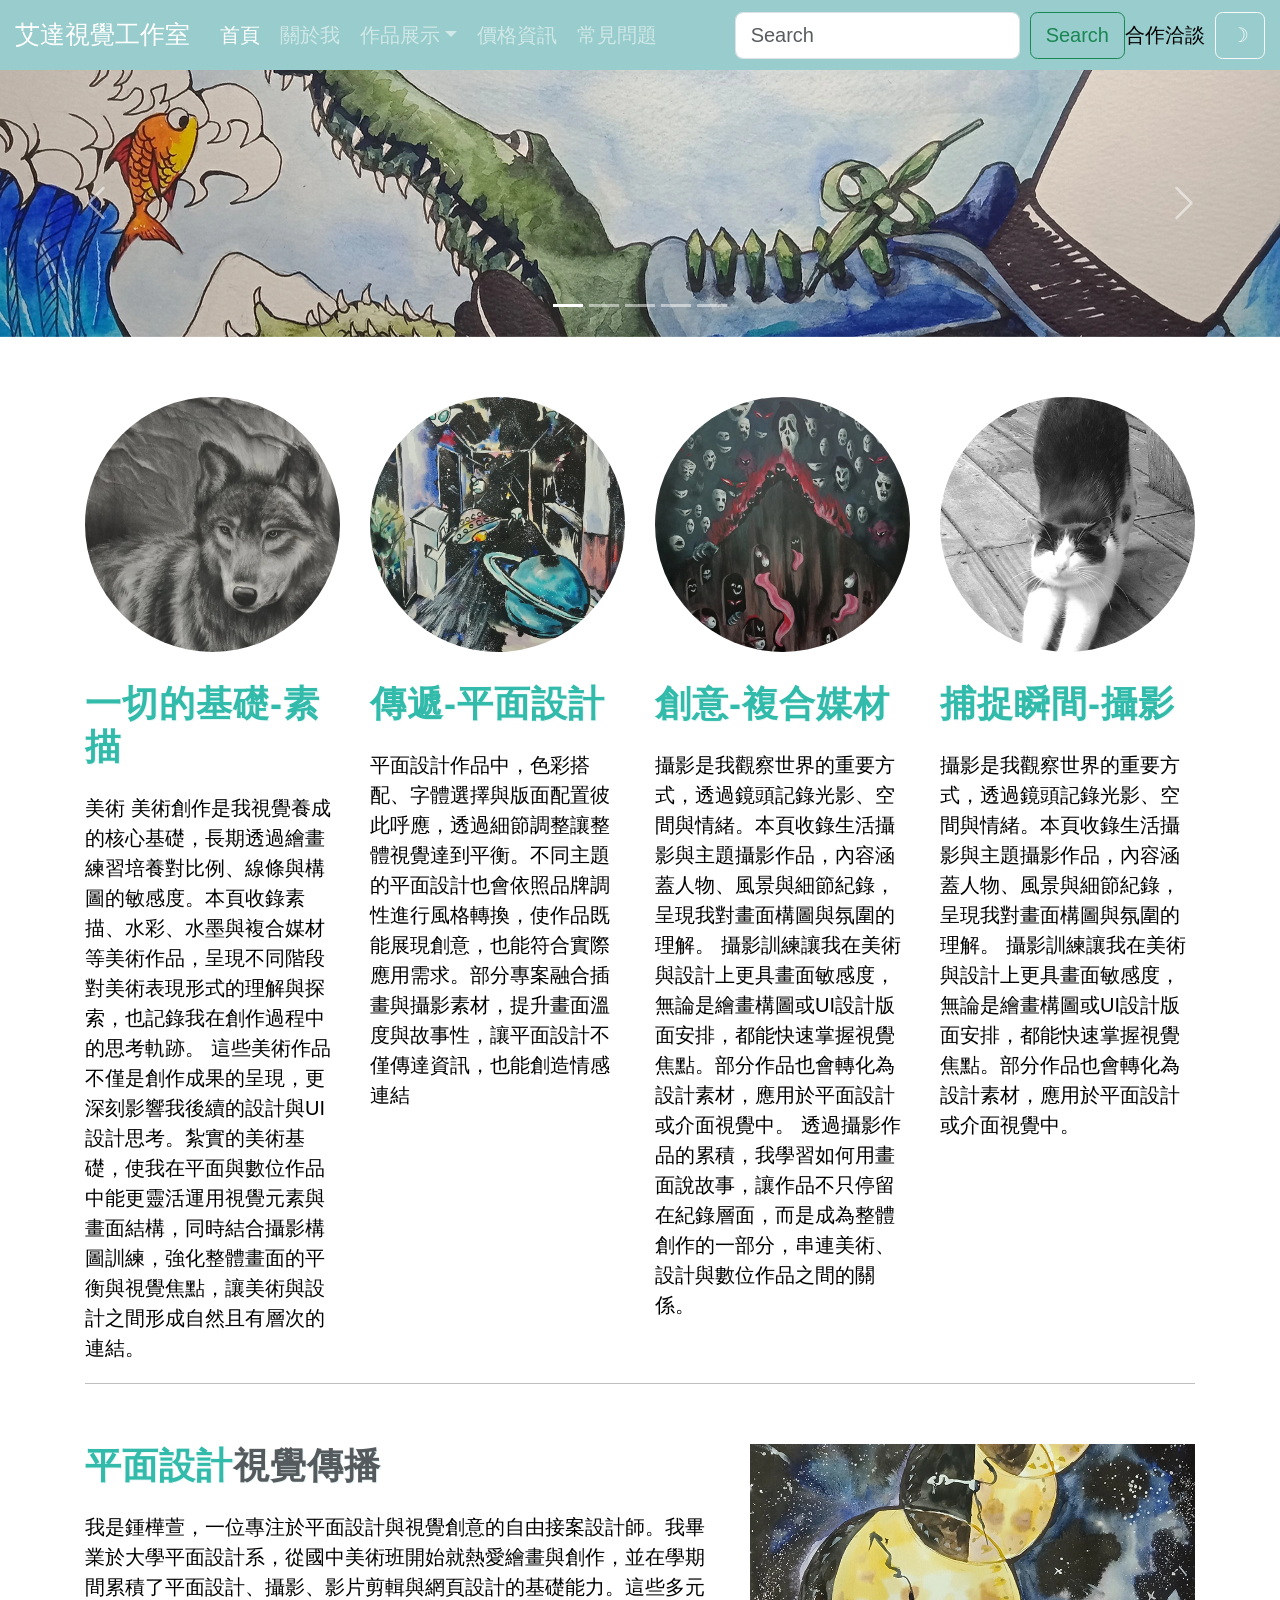
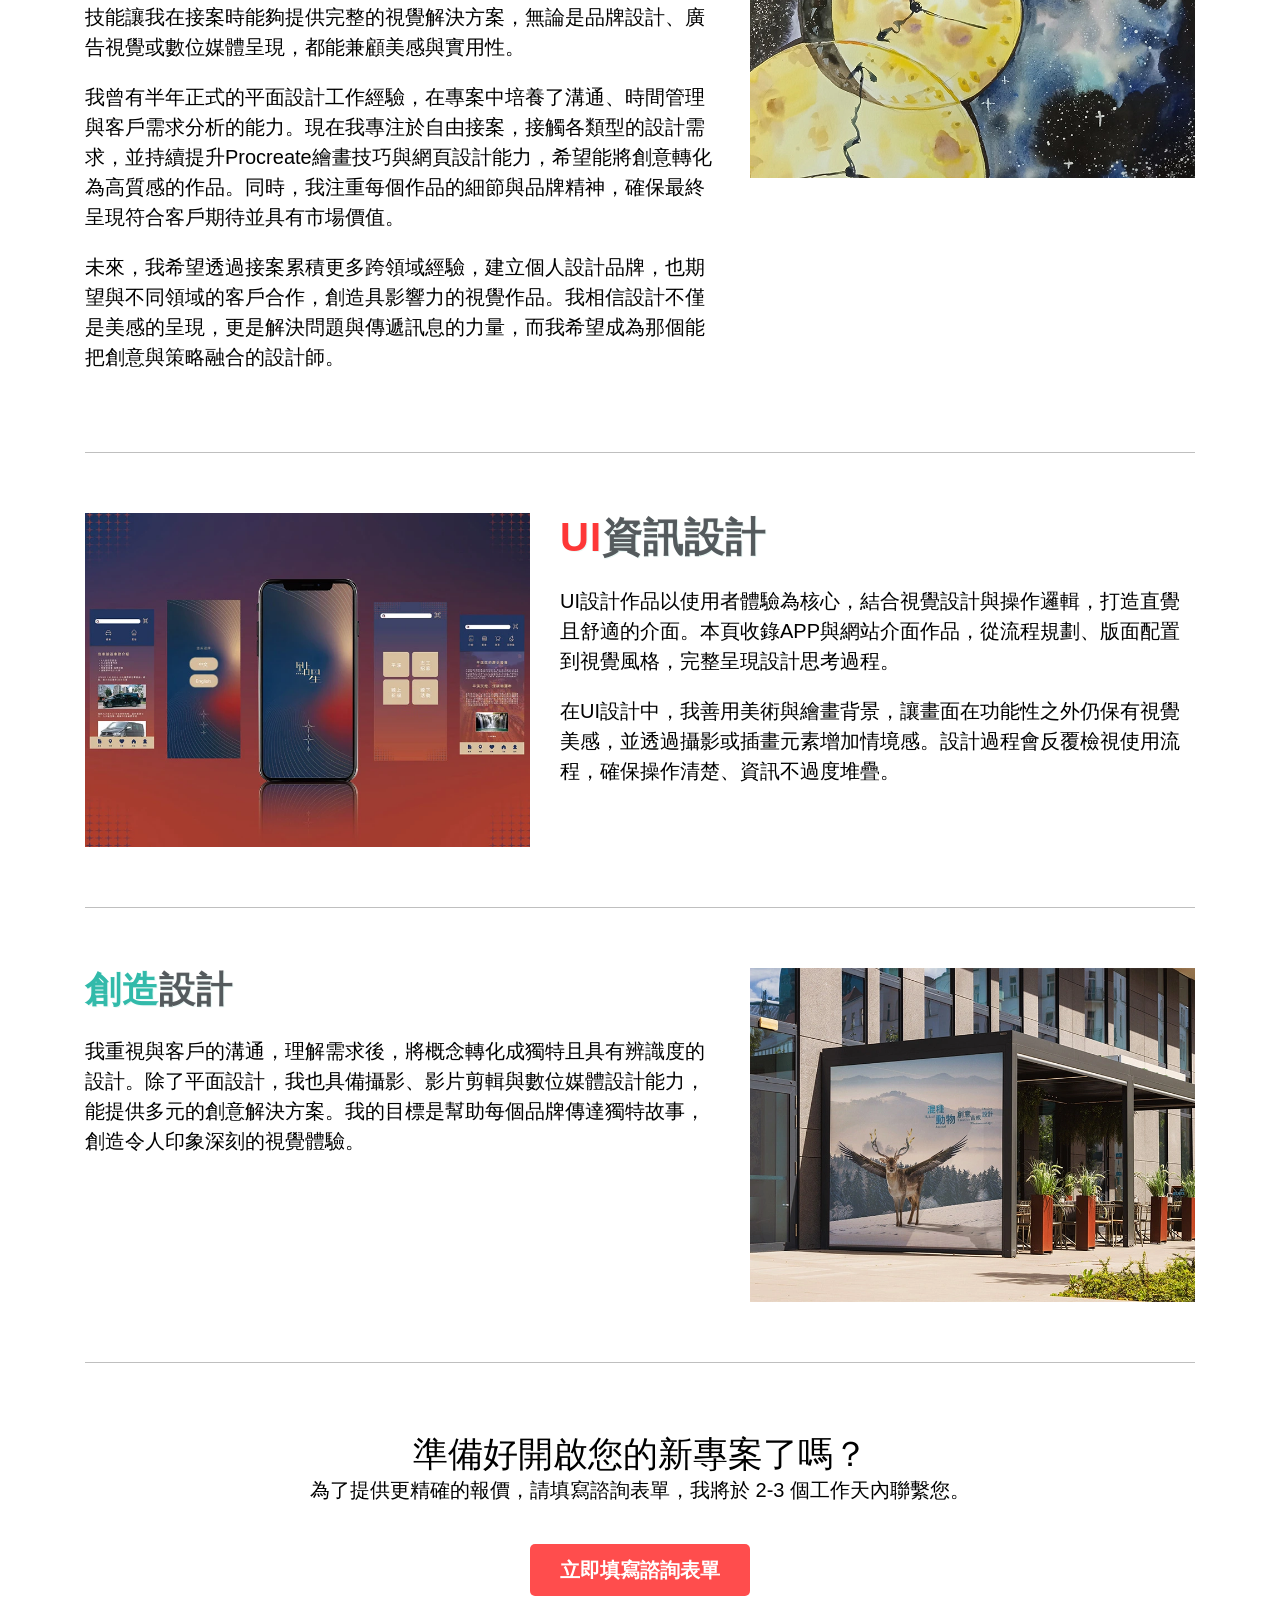
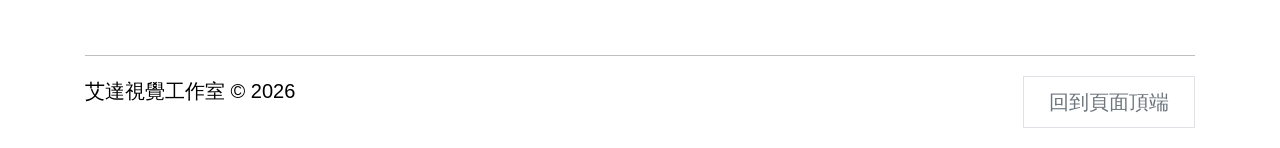
==== commit 51307a48: "Add files via upload" ====
--- a/index.html
+++ b/index.html
@@ -73,7 +73,10 @@
               <input class="form-control me-2" type="search" placeholder="Search" aria-label="Search"/>
               <button class="btn btn-outline-success" type="submit">Search</button>
             </form>
-            <button id="darkModeToggle" class="btn btn-outline-light ms-2">🌙</button>
+              <li class="nav-item" style="list-style: none;">
+                  <a class="nav-link nav-btn-collab" href="https://forms.gle/zsxubBRFcvQ171bi7" target="_blank">合作洽談</a>
+              </li>      
+            <button id="darkModeToggle" class="btn btn-outline-light ms-2 dark-mode-toggle">☽</button>
           </div>
         </div>
       </nav>
@@ -194,9 +197,21 @@
         </div>
         <hr>
       </div>
-      <footer class="container">
+      <footer class="contact-card">
+        <section style="text-align: center; padding: 50px; margin-bottom: 20px;">
+        <h3 style="margin-bottom: 0;">準備好開啟您的新專案了嗎？</h3>
+        <p>為了提供更精確的報價，請填寫諮詢表單，我將於 2-3 個工作天內聯繫您。</p>
+        <br>
+        <a href="https://forms.gle/1EcddrvrPBXU1u2A6" target="_blank" 
+        style="background-color: #ff4d4d; color: white; padding: 15px 30px; text-decoration: none; border-radius: 5px; font-weight: bold;">
+        立即填寫諮詢表單
+        </a>
+        </section>
+      </footer>
+      <footer class="container"> 
+        <hr>     
         <p class="float-end"><a href="#top" class="btn footer-top-btn">回到頁面頂端</a></p>
-        <p>艾達視覺工作室 &copy; 2026</p>
+        <p>艾達視覺工作室 &copy; 2026</p>      
       </footer>
     </main>
 
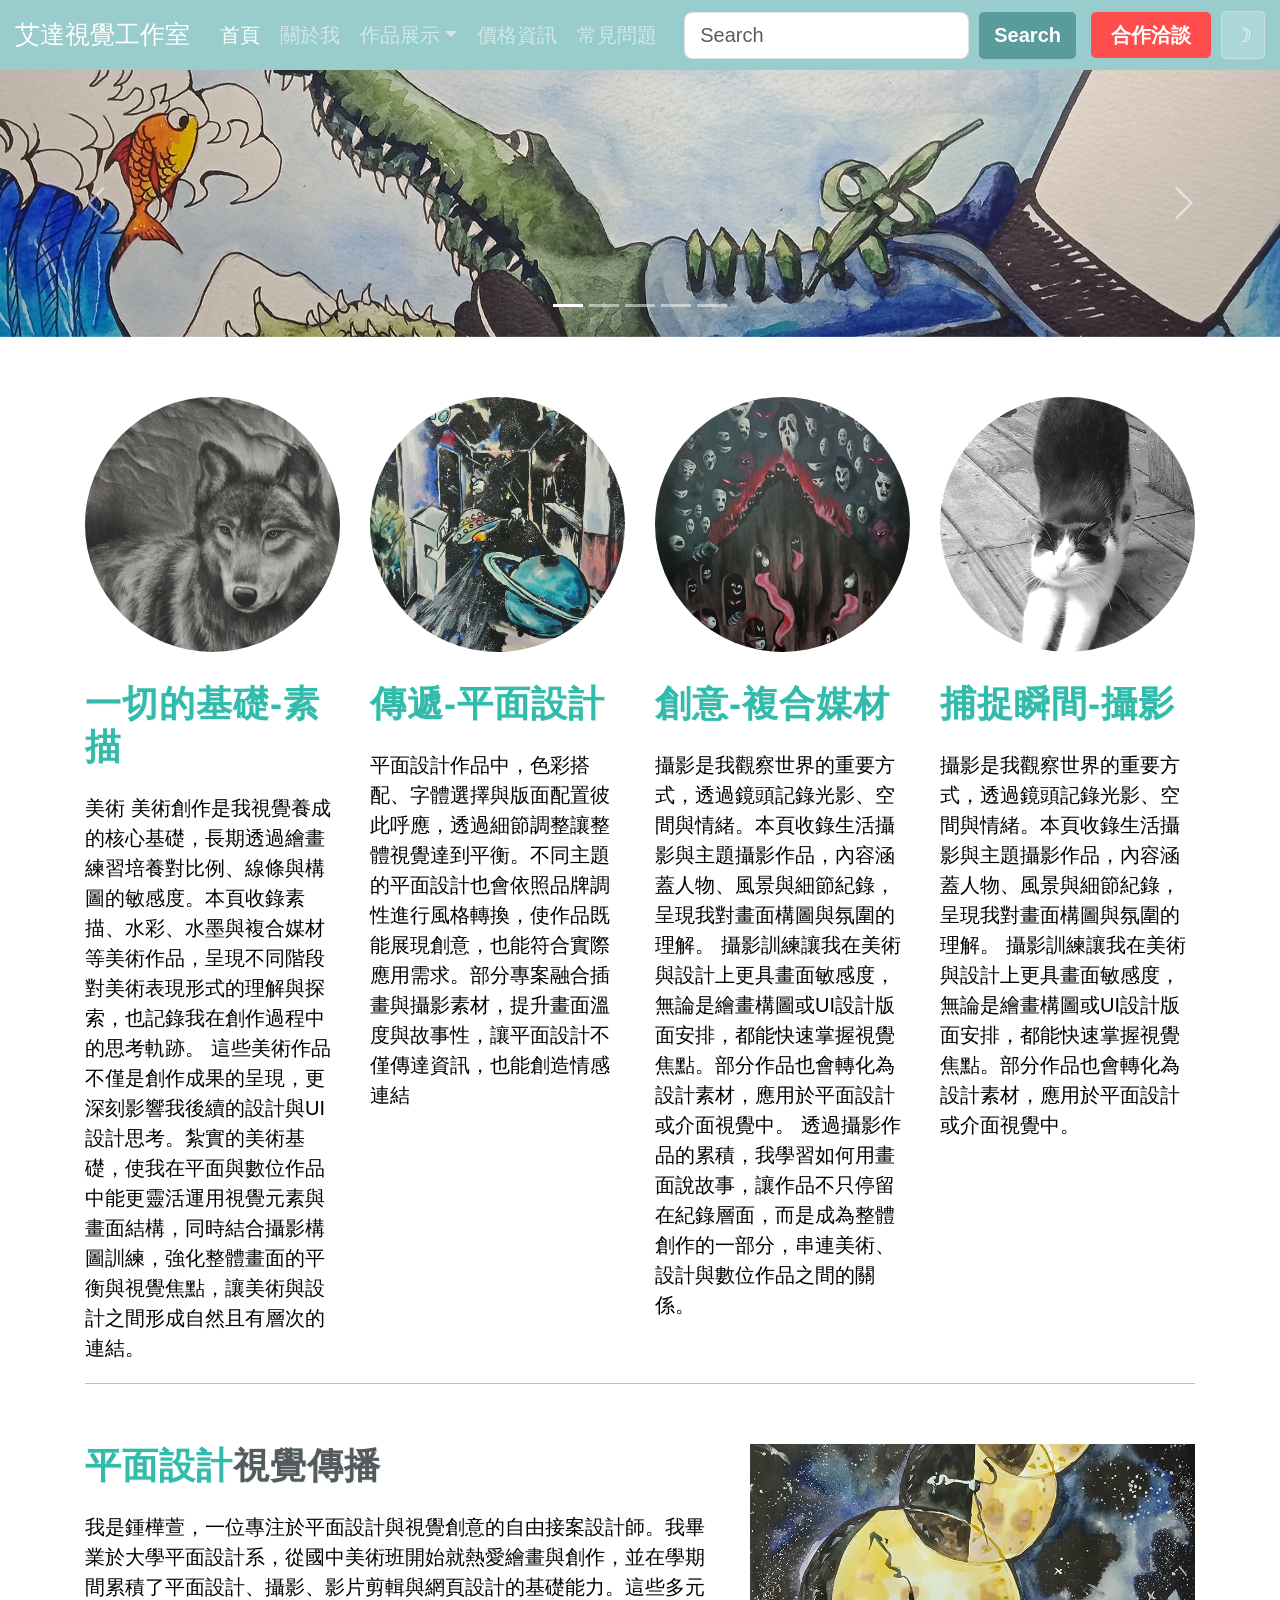
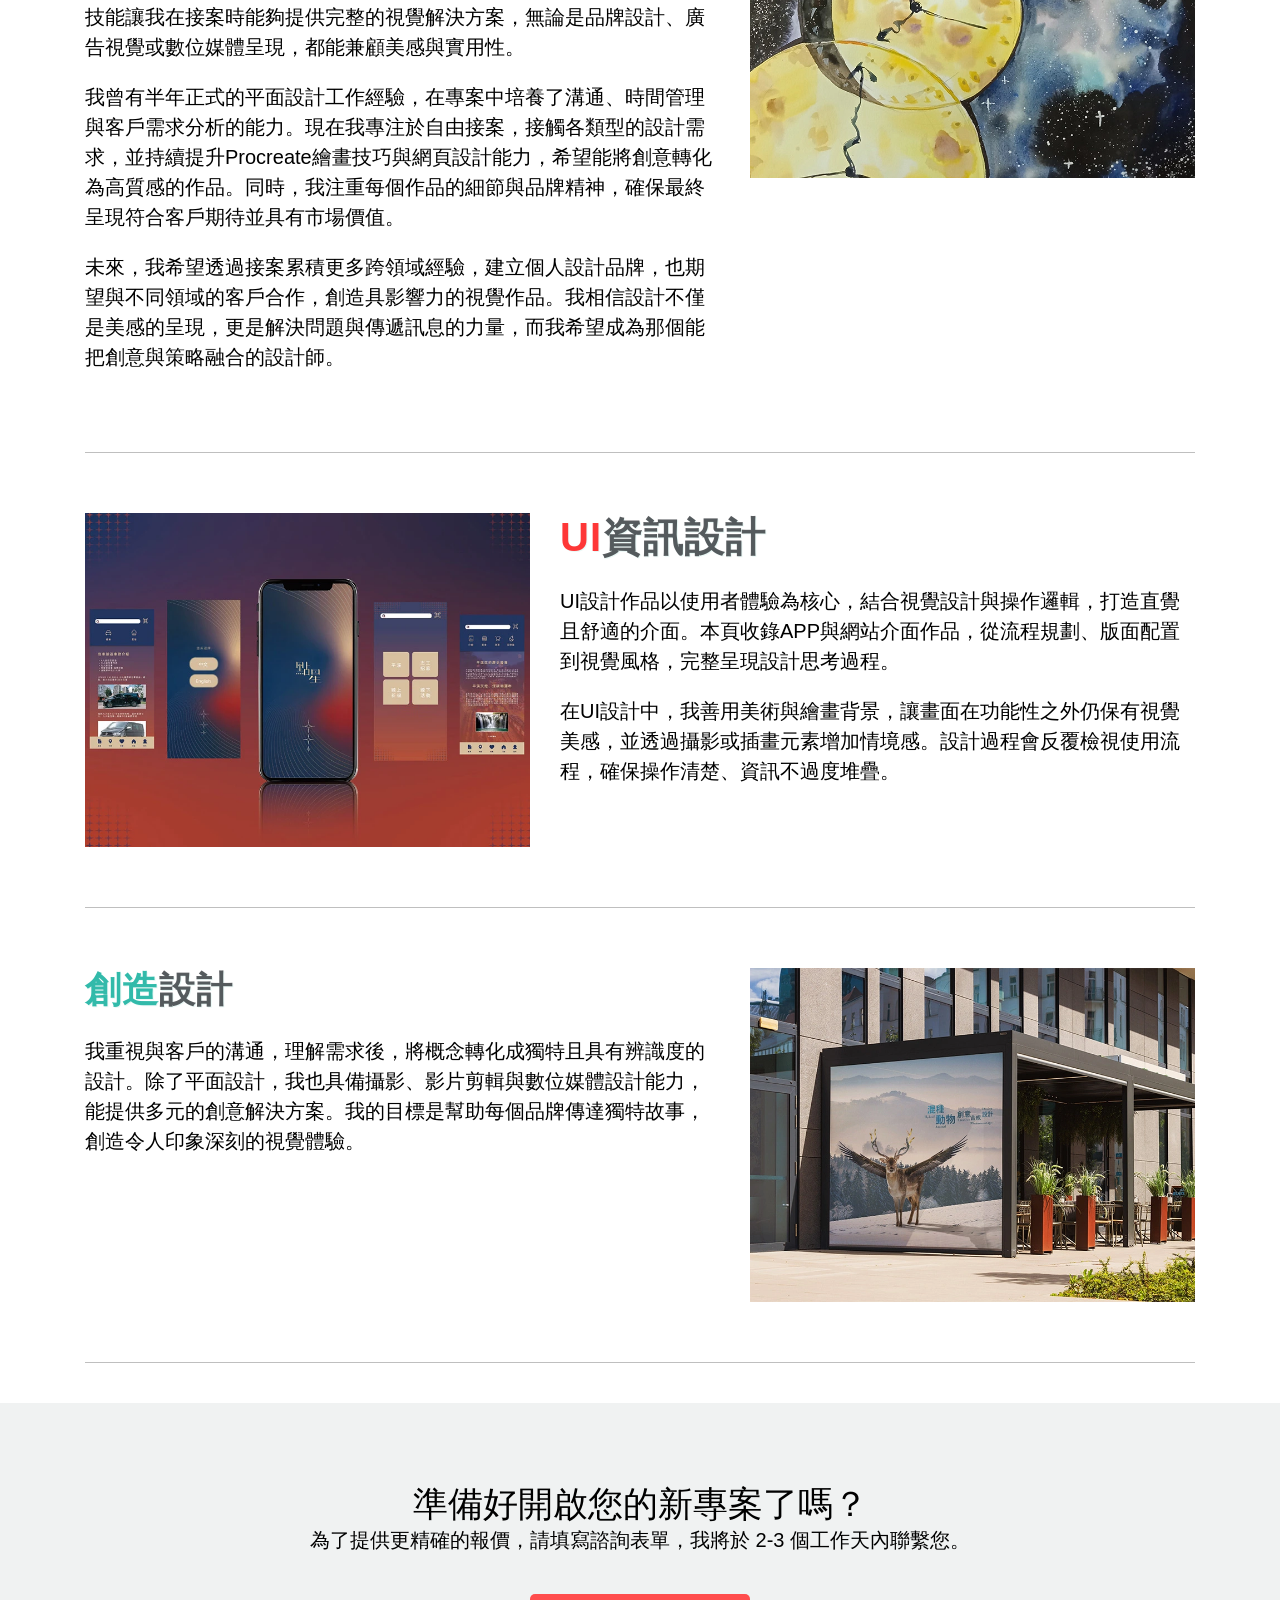
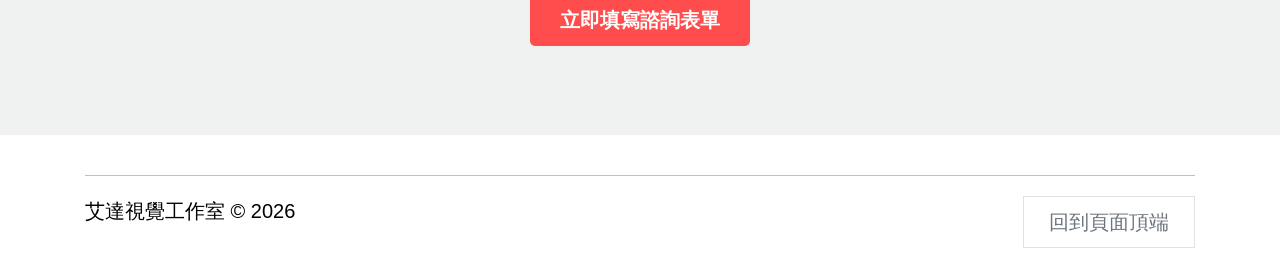
==== commit 74e0244a: "Add files via upload" ====
--- a/index.html
+++ b/index.html
@@ -29,6 +29,16 @@
     <!-- 自訂的JS -->
     <link rel="stylesheet" href="js/main.js">    
     <!-- GA追蹤碼 -->
+    <script async src="https://www.googletagmanager.com/gtag/js?id=G-YBYVP5DZXG"></script>
+    <script>
+      window.dataLayer = window.dataLayer || [];
+      function gtag(){dataLayer.push(arguments);}
+      gtag('js', new Date());
+
+      gtag('config', 'G-YBYVP5DZXG');
+    </script>
+
+
 
   </head>
   <!-- 網頁文本 -->
--- a/css/custom.css
+++ b/css/custom.css
@@ -361,4 +361,126 @@
     body {
         padding-top: 60px; /* 手機版導覽列通常比較矮一點點 */
     }
+}
+
+
+
+/* --- 諮詢區塊：單純色塊設計 (日間模式) --- */
+.contact-card {
+    text-align: center;
+    padding: 30px 10px;       /* 增加上下內距，讓色塊看起來更大器 */
+    background-color: #f0f2f2; /* 妳原本圖二那種淡淡的青灰色 */
+    color: #000000;
+    
+    /* 關鍵修改：取消圓角、寬度滿版、取消邊框 */
+    border-radius: 0px !important; 
+    width: 100%;
+    max-width: none !important; /* 強制取消最大寬度限制 */
+    border: none !important;    /* 移除邊框線條 */
+    
+    /* 外部間距調整 */
+    margin: 40px 0 40px 0;    /* 左右設為 0，確保色塊貼齊邊緣 */
+    transition: all 0.3s ease;
+}
+
+.contact-btn {
+    background-color: #ff4d4d;
+    color: white !important;
+    padding: 15px 35px;
+    text-decoration: none;
+    border-radius: 4px; /* 按鈕可以保有一點點小圓角，比較好點擊 */
+    font-weight: bold;
+    display: inline-block;
+}
+
+/* --- 諮詢區塊：夜間模式色塊 --- */
+body.dark-mode .contact-card {
+    background-color: #222222 !important; /* 變成深色背景塊 */
+    color: #ffffff !important;
+}
+
+/* --- 導覽列按鈕基礎樣式 --- */
+.nav-btn-collab {
+    background-color: #ff4d4d; /* 統一使用妳的品牌紅 */
+    color: white !important;   /* 強制文字白色 */
+    padding: 8px 20px !important; /* 調整按鈕內距 */
+    border-radius: 5px;        /* 微圓角，與妳的設計風格一致 */
+    margin-left: 15px;         /* 與前一個選單項目拉開距離 */
+    font-weight: bold;
+    transition: all 0.3s ease;
+    text-align: center;
+}
+
+/* 滑鼠移上去的效果 */
+.nav-btn-collab:hover {
+    background-color: #e64444; /* 深一點的紅 */
+    transform: translateY(-2px); /* 輕微浮起感 */
+    box-shadow: 0 4px 8px rgba(0,0,0,0.1);
+}
+
+/* --- 手機版調整 (當導覽列收合時) --- */
+@media (max-width: 991px) {
+    .nav-btn-collab {
+        margin-left: 0;
+        margin-top: 10px;      /* 手機版改為上下間距 */
+        display: block;        /* 讓按鈕在手機選單中撐滿寬度 */
+    }
+}
+
+/* --- 夜間模式微調 (如果需要) --- */
+body.dark-mode .nav-btn-collab {
+    /* 如果夜間模式需要不同顏色可以改這裡，目前維持紅色通常效果最好 */
+    box-shadow: 0 4px 12px rgba(255, 77, 77, 0.3);
+}
+
+/* --- 導覽列組件統一化樣式 --- */
+
+/* 1. 搜尋按鈕修正 */
+.btn-outline-success, /* Bootstrap 預設搜尋按鈕類別 */
+#search-button {      /* 或是妳自定義的 ID */
+    border-radius: 5px !important;
+    border: none !important;
+    background-color: #5a9b9b !important; /* 建議換成比導覽列深一點的青色，才不會太突兀 */
+    color: white !important;
+    padding: 8px 15px !important;
+    transition: all 0.3s ease !important;
+    font-weight: bold;
+}
+
+/* 2. 合作洽談按鈕 (延用並微調) */
+.nav-btn-collab {
+    background-color: #ff4d4d !important;
+    border-radius: 5px !important;
+    padding: 8px 20px !important;
+    border: none !important;
+    transition: all 0.3s ease !important;
+}
+
+/* 3. 夜間模式切換按鈕 (讓月亮也變成按鈕感) */
+.dark-mode-toggle, /* 假設這是妳切換鈕的 class */
+#darkModeBtn {
+    background-color: rgba(255, 255, 255, 0.2) !important;
+    border: 1px solid rgba(255, 255, 255, 0.3) !important;
+    border-radius: 5px !important;
+    padding: 8px 12px !important;
+    margin-left: 10px;
+    transition: all 0.3s ease !important;
+    display: inline-flex;
+    align-items: center;
+    justify-content: center;
+}
+
+/* --- 統一所有按鈕的 Hover 效果 --- */
+.btn-outline-success:hover,
+.nav-btn-collab:hover,
+.dark-mode-toggle:hover {
+    transform: translateY(-2px);
+    box-shadow: 0 4px 8px rgba(0,0,0,0.15);
+    opacity: 0.9;
+}
+
+.menu-container {
+  display: flex;
+  flex-direction: column;
+  gap: 15px; /* 這會讓所有按鈕自動保持固定間距 */
 }
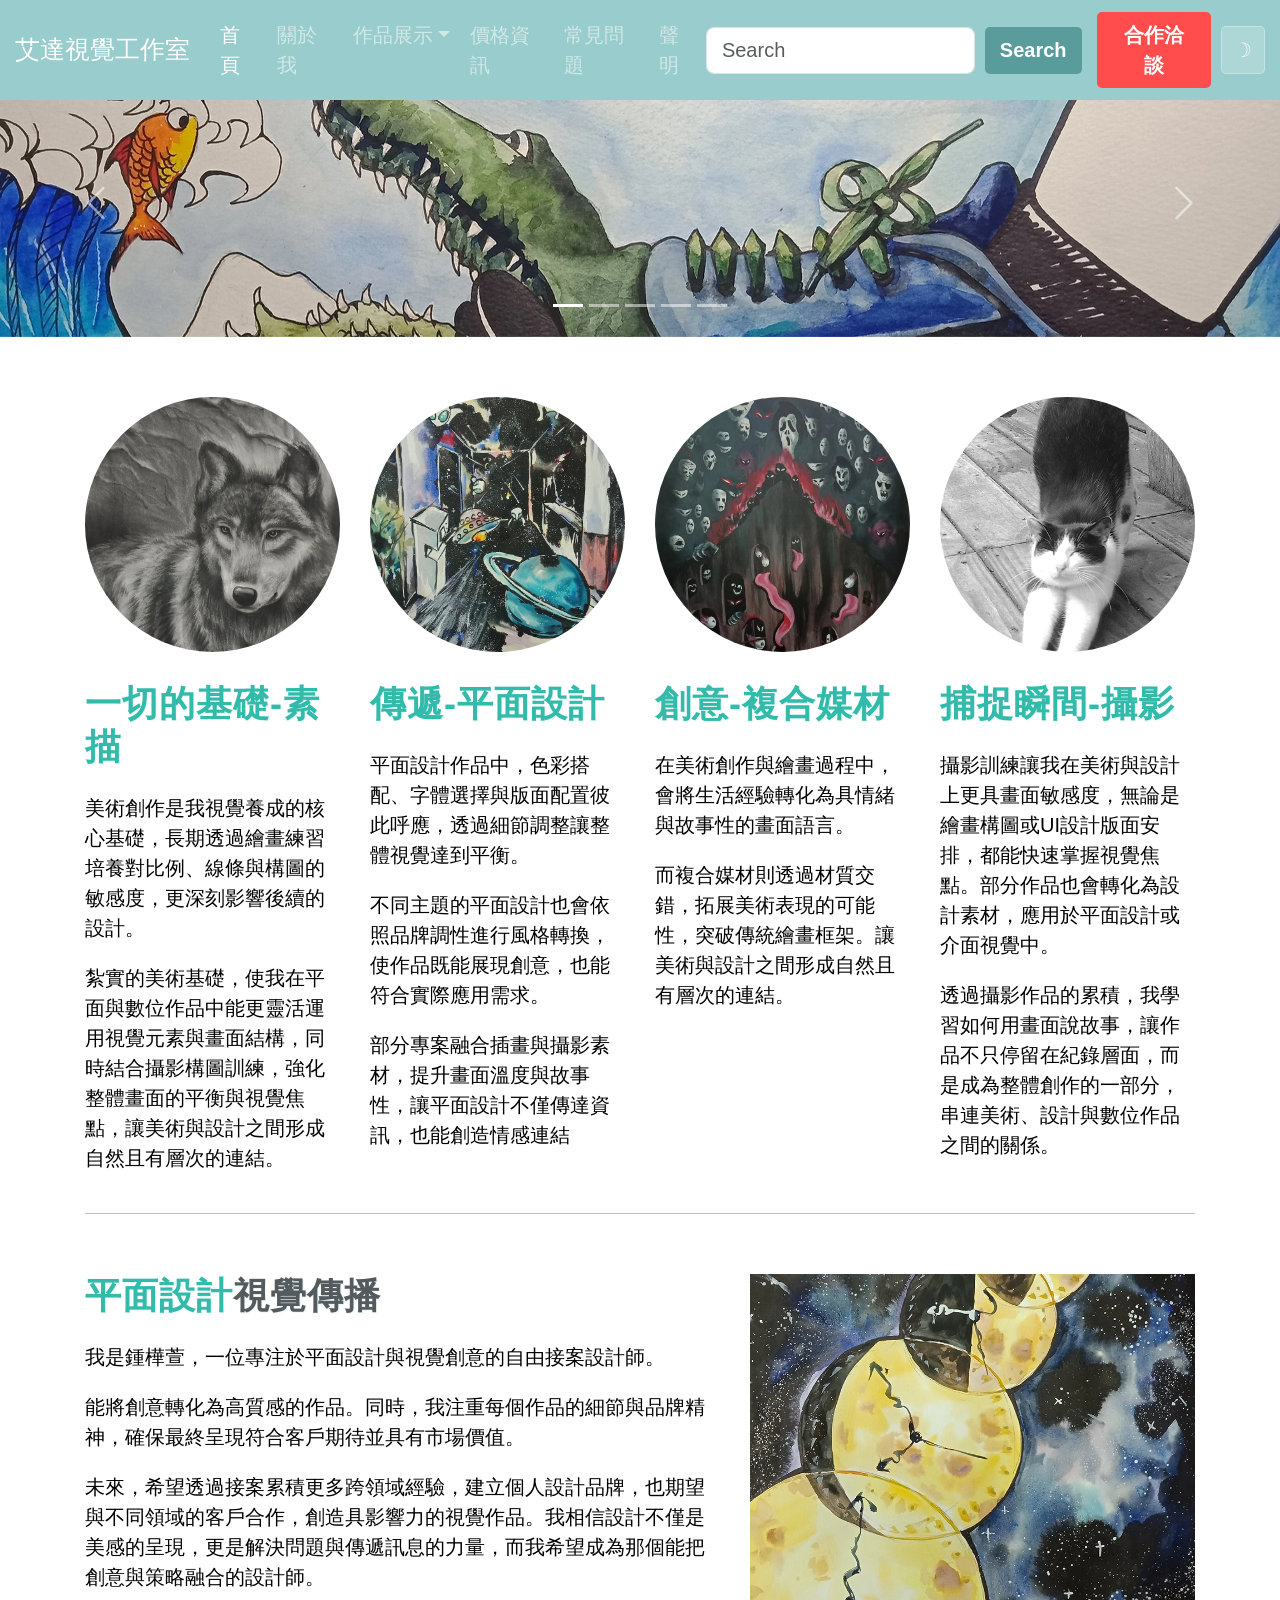
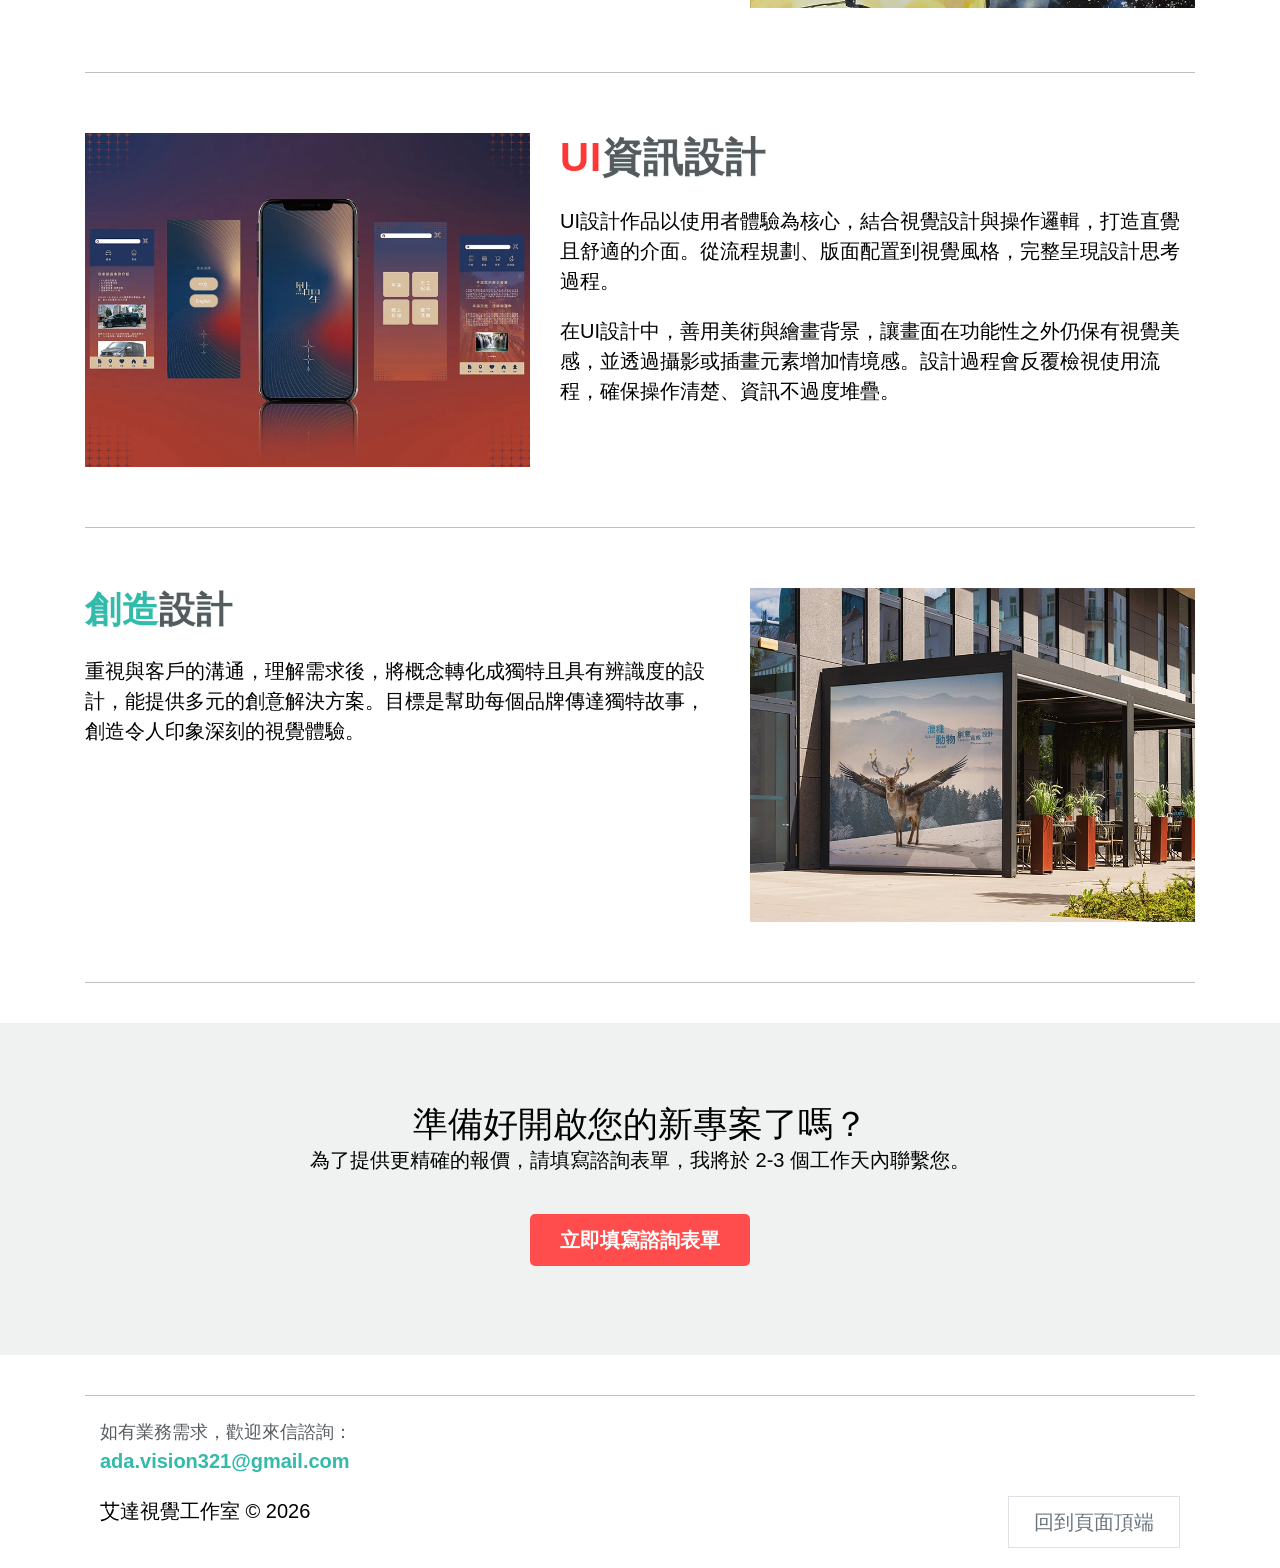
==== commit 4237f5ab: "Add files via upload" ====
--- a/index.html
+++ b/index.html
@@ -78,6 +78,9 @@
               <li class="nav-item">
                 <a class="nav-link" href="faq.html">常見問題</a>
               </li>
+              <li class="nav-item">
+                <a class="nav-link" href="copyright.html">聲明</a>
+              </li>                
             </ul>
             <form class="d-flex" role="search">
               <input class="form-control me-2" type="search" placeholder="Search" aria-label="Search"/>
@@ -133,41 +136,43 @@
       <div class="container">
         <div class="row">
           <div class="col-lg-3 order-md-0 mt-5">
-          <a href="https://issuu.com/hope92321/docs/_43f3e9cfd59e8b" target="_self"><img src="images/index/Wolf-sketch-charcoal.webp" class="rounded-circle w-100 img-hover" alt="狼從雪地裡走出，素描" title="狼從雪地裡走出，素描" aria-label="狼從雪地裡走出，素描"></a>
+          <!-- <a href="https://issuu.com/hope92321/docs/_43f3e9cfd59e8b" target="_self"> --><img src="images/index/Wolf-sketch-charcoal.webp" class="rounded-circle w-100 img-hover" alt="狼從雪地裡走出，素描" title="狼從雪地裡走出，素描" aria-label="狼從雪地裡走出，素描"></a>
             <div class="card-body">
               <h2 class="mt-4">一切的基礎-素描</h2>
-              <p class="card-text">美術
-              美術創作是我視覺養成的核心基礎，長期透過繪畫練習培養對比例、線條與構圖的敏感度。本頁收錄素描、水彩、水墨與複合媒材等美術作品，呈現不同階段對美術表現形式的理解與探索，也記錄我在創作過程中的思考軌跡。
-              這些美術作品不僅是創作成果的呈現，更深刻影響我後續的設計與UI設計思考。紮實的美術基礎，使我在平面與數位作品中能更靈活運用視覺元素與畫面結構，同時結合攝影構圖訓練，強化整體畫面的平衡與視覺焦點，讓美術與設計之間形成自然且有層次的連結。</p>
+              <p class="card-text">
+              美術創作是我視覺養成的核心基礎，長期透過繪畫練習培養對比例、線條與構圖的敏感度，更深刻影響後續的設計。</p>
+              <p>紮實的美術基礎，使我在平面與數位作品中能更靈活運用視覺元素與畫面結構，同時結合攝影構圖訓練，強化整體畫面的平衡與視覺焦點，讓美術與設計之間形成自然且有層次的連結。</p>
               <!-- <p class="text-end"><a href="https://issuu.com/hope92321/docs/_43f3e9cfd59e8b" target="_self" class="btn btn-info" role="button">My Work</a></p> -->
             </div>
           </div>
           <div class="col-lg-3 order-md-1 mt-5">
-          <a href="https://issuu.com/hope92321/docs/_43f3e9cfd59e8b" target="_self"><img src="images/index/school-universe.webp" class="rounded-circle w-100 img-hover" alt="學校走廊盡頭是外太空，複合媒材" title="學校走廊盡頭是外太空，複合媒材" aria-label="學校走廊盡頭是外太空，複合媒材"></a>
+          <!-- <a href="https://issuu.com/hope92321/docs/_43f3e9cfd59e8b" target="_self">--><img src="images/index/school-universe.webp" class="rounded-circle w-100 img-hover" alt="學校走廊盡頭是外太空，複合媒材" title="學校走廊盡頭是外太空，複合媒材" aria-label="學校走廊盡頭是外太空，複合媒材"></a>
             <div class="card-body">
               <h2 class="mt-4">傳遞-平面設計</h2>
-              <p class="card-text">平面設計作品中，色彩搭配、字體選擇與版面配置彼此呼應，透過細節調整讓整體視覺達到平衡。不同主題的平面設計也會依照品牌調性進行風格轉換，使作品既能展現創意，也能符合實際應用需求。部分專案融合插畫與攝影素材，提升畫面溫度與故事性，讓平面設計不僅傳達資訊，也能創造情感連結</p>
+              <p class="card-text">平面設計作品中，色彩搭配、字體選擇與版面配置彼此呼應，透過細節調整讓整體視覺達到平衡。</p>
+              <p>不同主題的平面設計也會依照品牌調性進行風格轉換，使作品既能展現創意，也能符合實際應用需求。
+              <p>部分專案融合插畫與攝影素材，提升畫面溫度與故事性，讓平面設計不僅傳達資訊，也能創造情感連結</p>
               <!-- <p class="text-end"><a href="https://issuu.com/hope92321/docs/_43f3e9cfd59e8b" target="_self" class="btn btn-info" role="button">My Work</a></p> -->
             </div>
 
           </div>
           <div class="col-lg-3 order-md-2 mt-5">
-          <a href="https://issuu.com/hope92321/docs/_43f3e9cfd59e8b" target="_self"><img src="images/index/Dreamlike-Acrylic-Creation.webp" class="rounded-circle w-100 img-hover" alt="一個被注視的惡夢，複合媒材" title="一個被注視的惡夢，複合媒材" aria-label="一個被注視的惡夢，複合媒材"></a>
+          <!-- <a href="https://issuu.com/hope92321/docs/_43f3e9cfd59e8b" target="_self">--><img src="images/index/Dreamlike-Acrylic-Creation.webp" class="rounded-circle w-100 img-hover" alt="一個被注視的惡夢，複合媒材" title="一個被注視的惡夢，複合媒材" aria-label="一個被注視的惡夢，複合媒材"></a>
             <div class="card-body">
               <h2 class="mt-4">創意-複合媒材</h2>
-              <p class="card-text">攝影是我觀察世界的重要方式，透過鏡頭記錄光影、空間與情緒。本頁收錄生活攝影與主題攝影作品，內容涵蓋人物、風景與細節紀錄，呈現我對畫面構圖與氛圍的理解。
-              攝影訓練讓我在美術與設計上更具畫面敏感度，無論是繪畫構圖或UI設計版面安排，都能快速掌握視覺焦點。部分作品也會轉化為設計素材，應用於平面設計或介面視覺中。
-              透過攝影作品的累積，我學習如何用畫面說故事，讓作品不只停留在紀錄層面，而是成為整體創作的一部分，串連美術、設計與數位作品之間的關係。</p>
+              <p class="card-text">
+              在美術創作與繪畫過程中，會將生活經驗轉化為具情緒與故事性的畫面語言。</p>
+              <p>而複合媒材則透過材質交錯，拓展美術表現的可能性，突破傳統繪畫框架。讓美術與設計之間形成自然且有層次的連結。</p>
               <!-- <p class="text-end"><a href="https://issuu.com/hope92321/docs/_43f3e9cfd59e8b" target="_self" class="btn btn-info" role="button">My Work</a></p> -->
             </div>
 
           </div>
           <div class="col-lg-3 order-md-3 mt-5">
-          <a href="https://issuu.com/hope92321/docs/_43f3e9cfd59e8b" target="_self"><img src="images/index/cat.webp" class="rounded-circle w-100 img-hover" alt="奶牛貓在伸懶腰，很愜意" title="奶牛貓在伸懶腰，很愜意" aria-label="奶牛貓在伸懶腰，很愜意"></a>
+          <!-- <a href="https://issuu.com/hope92321/docs/_43f3e9cfd59e8b" target="_self">--><img src="images/index/cat.webp" class="rounded-circle w-100 img-hover" alt="奶牛貓在伸懶腰，很愜意" title="奶牛貓在伸懶腰，很愜意" aria-label="奶牛貓在伸懶腰，很愜意"></a> 
             <div class="card-body">
               <h2 class="mt-4">捕捉瞬間-攝影</h2>
-              <p class="card-text">攝影是我觀察世界的重要方式，透過鏡頭記錄光影、空間與情緒。本頁收錄生活攝影與主題攝影作品，內容涵蓋人物、風景與細節紀錄，呈現我對畫面構圖與氛圍的理解。
-              攝影訓練讓我在美術與設計上更具畫面敏感度，無論是繪畫構圖或UI設計版面安排，都能快速掌握視覺焦點。部分作品也會轉化為設計素材，應用於平面設計或介面視覺中。</p>
+              <p class="card-text">攝影訓練讓我在美術與設計上更具畫面敏感度，無論是繪畫構圖或UI設計版面安排，都能快速掌握視覺焦點。部分作品也會轉化為設計素材，應用於平面設計或介面視覺中。</p>
+              <p>透過攝影作品的累積，我學習如何用畫面說故事，讓作品不只停留在紀錄層面，而是成為整體創作的一部分，串連美術、設計與數位作品之間的關係。</p>
               <!-- <p class="text-end"><a href="https://issuu.com/hope92321/docs/_43f3e9cfd59e8b" target="_self" class="btn btn-info" role="button">My Work</a></p> -->
             </div>
           </div>
@@ -176,9 +181,9 @@
         <div class="row my-5">
           <div class="col-md-7">
             <h2 class="">平面設計<span class="text-muted">視覺傳播</span></h2>
-            <p>我是鍾樺萱，一位專注於平面設計與視覺創意的自由接案設計師。我畢業於大學平面設計系，從國中美術班開始就熱愛繪畫與創作，並在學期間累積了平面設計、攝影、影片剪輯與網頁設計的基礎能力。這些多元技能讓我在接案時能夠提供完整的視覺解決方案，無論是品牌設計、廣告視覺或數位媒體呈現，都能兼顧美感與實用性。</p>
-            <p>我曾有半年正式的平面設計工作經驗，在專案中培養了溝通、時間管理與客戶需求分析的能力。現在我專注於自由接案，接觸各類型的設計需求，並持續提升Procreate繪畫技巧與網頁設計能力，希望能將創意轉化為高質感的作品。同時，我注重每個作品的細節與品牌精神，確保最終呈現符合客戶期待並具有市場價值。</p>
-            <p>未來，我希望透過接案累積更多跨領域經驗，建立個人設計品牌，也期望與不同領域的客戶合作，創造具影響力的視覺作品。我相信設計不僅是美感的呈現，更是解決問題與傳遞訊息的力量，而我希望成為那個能把創意與策略融合的設計師。</p>
+            <p>我是鍾樺萱，一位專注於平面設計與視覺創意的自由接案設計師。</p>
+            <p>能將創意轉化為高質感的作品。同時，我注重每個作品的細節與品牌精神，確保最終呈現符合客戶期待並具有市場價值。</p>
+            <p>未來，希望透過接案累積更多跨領域經驗，建立個人設計品牌，也期望與不同領域的客戶合作，創造具影響力的視覺作品。我相信設計不僅是美感的呈現，更是解決問題與傳遞訊息的力量，而我希望成為那個能把創意與策略融合的設計師。</p>
           </div>
           <div class="col-md-5">
             <img src="images/index/time-moon.webp" class="img-fluid mx-auto" alt="時間與月亮，複合媒材" title="時間與月亮，複合媒材" aria-label="時間與月亮，複合媒材">
@@ -188,8 +193,8 @@
         <div class="row my-5">
           <div class="col-md-7 order-md-1">
             <h2 class="h2-custom-red">UI<span class="text-muted">資訊設計</span></h2>
-            <p id="important">UI設計作品以使用者體驗為核心，結合視覺設計與操作邏輯，打造直覺且舒適的介面。本頁收錄APP與網站介面作品，從流程規劃、版面配置到視覺風格，完整呈現設計思考過程。</p>
-            <p>在UI設計中，我善用美術與繪畫背景，讓畫面在功能性之外仍保有視覺美感，並透過攝影或插畫元素增加情境感。設計過程會反覆檢視使用流程，確保操作清楚、資訊不過度堆疊。</p>
+            <p id="important">UI設計作品以使用者體驗為核心，結合視覺設計與操作邏輯，打造直覺且舒適的介面。從流程規劃、版面配置到視覺風格，完整呈現設計思考過程。</p>
+            <p>在UI設計中，善用美術與繪畫背景，讓畫面在功能性之外仍保有視覺美感，並透過攝影或插畫元素增加情境感。設計過程會反覆檢視使用流程，確保操作清楚、資訊不過度堆疊。</p>
           </div>
           <div class="col-md-5 order-md-0">
             <img src="images/index/app.webp" class="img-fluid mx-auto" alt="APP UI設計，平溪天燈app" title="APP UI設計，平溪天燈app" aria-label="APP UI設計，平溪天燈app">
@@ -199,7 +204,7 @@
         <div class="row my-5">
           <div class="col-md-7">
             <h2 class="">創造<span class="text-muted">設計</span></h2>
-            <p>我重視與客戶的溝通，理解需求後，將概念轉化成獨特且具有辨識度的設計。除了平面設計，我也具備攝影、影片剪輯與數位媒體設計能力，能提供多元的創意解決方案。我的目標是幫助每個品牌傳達獨特故事，創造令人印象深刻的視覺體驗。</p>
+            <p>重視與客戶的溝通，理解需求後，將概念轉化成獨特且具有辨識度的設計，能提供多元的創意解決方案。目標是幫助每個品牌傳達獨特故事，創造令人印象深刻的視覺體驗。</p>
           </div>
           <div class="col-md-5">
             <img src="images/index/Hybrid-Animal.webp" class="img-fluid mx-auto" alt="長著翅膀的馴鹿在站在雪地上並闔上雙眼" title="長著翅膀的馴鹿在站在雪地上並闔上雙眼" aria-label="長著翅膀的馴鹿在站在雪地上並闔上雙眼">
@@ -220,9 +225,19 @@
       </footer>
       <footer class="container"> 
         <hr>     
+
+
+      <footer class="container">
+      <div class="col-12 text-start">
+        <!-- 信箱資訊：放在工作室名稱上方，增加一點間距 (mb-3) -->
+        <div class="contact-email mb-3">
+          <span class="text-muted small">如有業務需求，歡迎來信諮詢：</span><br>
+          <a href="mailto:ada.vision321@gmail.com" class="text-decoration-none fw-bold" style="color: #32baaa;">ada.vision321@gmail.com</a>
+        </div>        
         <p class="float-end"><a href="#top" class="btn footer-top-btn">回到頁面頂端</a></p>
-        <p>艾達視覺工作室 &copy; 2026</p>      
+        <p>艾達視覺工作室 &copy; 2026</p>
       </footer>
+
     </main>
 
 
--- a/css/custom.css
+++ b/css/custom.css
@@ -483,4 +483,52 @@
   display: flex;
   flex-direction: column;
   gap: 15px; /* 這會讓所有按鈕自動保持固定間距 */
+}
+
+
+/* FAQ 專屬樣式 */
+.faq-section .accordion-button {
+    padding: 1.5rem;
+    background-color: transparent;
+    transition: all 0.3s ease;
+}
+
+.faq-section .accordion-button:not(.collapsed) {
+    color: #32baaa; /* 你的品牌色 */
+    box-shadow: none;
+}
+
+.faq-section .accordion-body {
+    padding: 0 1.5rem 1.5rem;
+    font-size: 0.95rem;
+    letter-spacing: 0.05rem; /* 增加字距讓閱讀更舒服 */
+}
+
+.faq-section .accordion-item {
+    border: 1px solid #eee !important;
+    background-color: #fff;
+    transition: transform 0.3s ease;
+}
+
+.faq-section .accordion-item:hover {
+    transform: translateY(-2px);
+    box-shadow: 0 10px 20px rgba(0,0,0,0.05);
+}
+
+/* 夜間模式適配 */
+.dark-mode .faq-section .accordion-item {
+    background-color: #1e1e1e;
+    border-color: #333 !important;
+}
+
+.dark-mode .faq-section .accordion-button {
+    color: #eee;
+}
+
+.dark-mode .faq-section .accordion-body {
+    color: #bbb;
+}
+
+.dark-mode .bg-light {
+    background-color: #2a2a2a !important;
 }
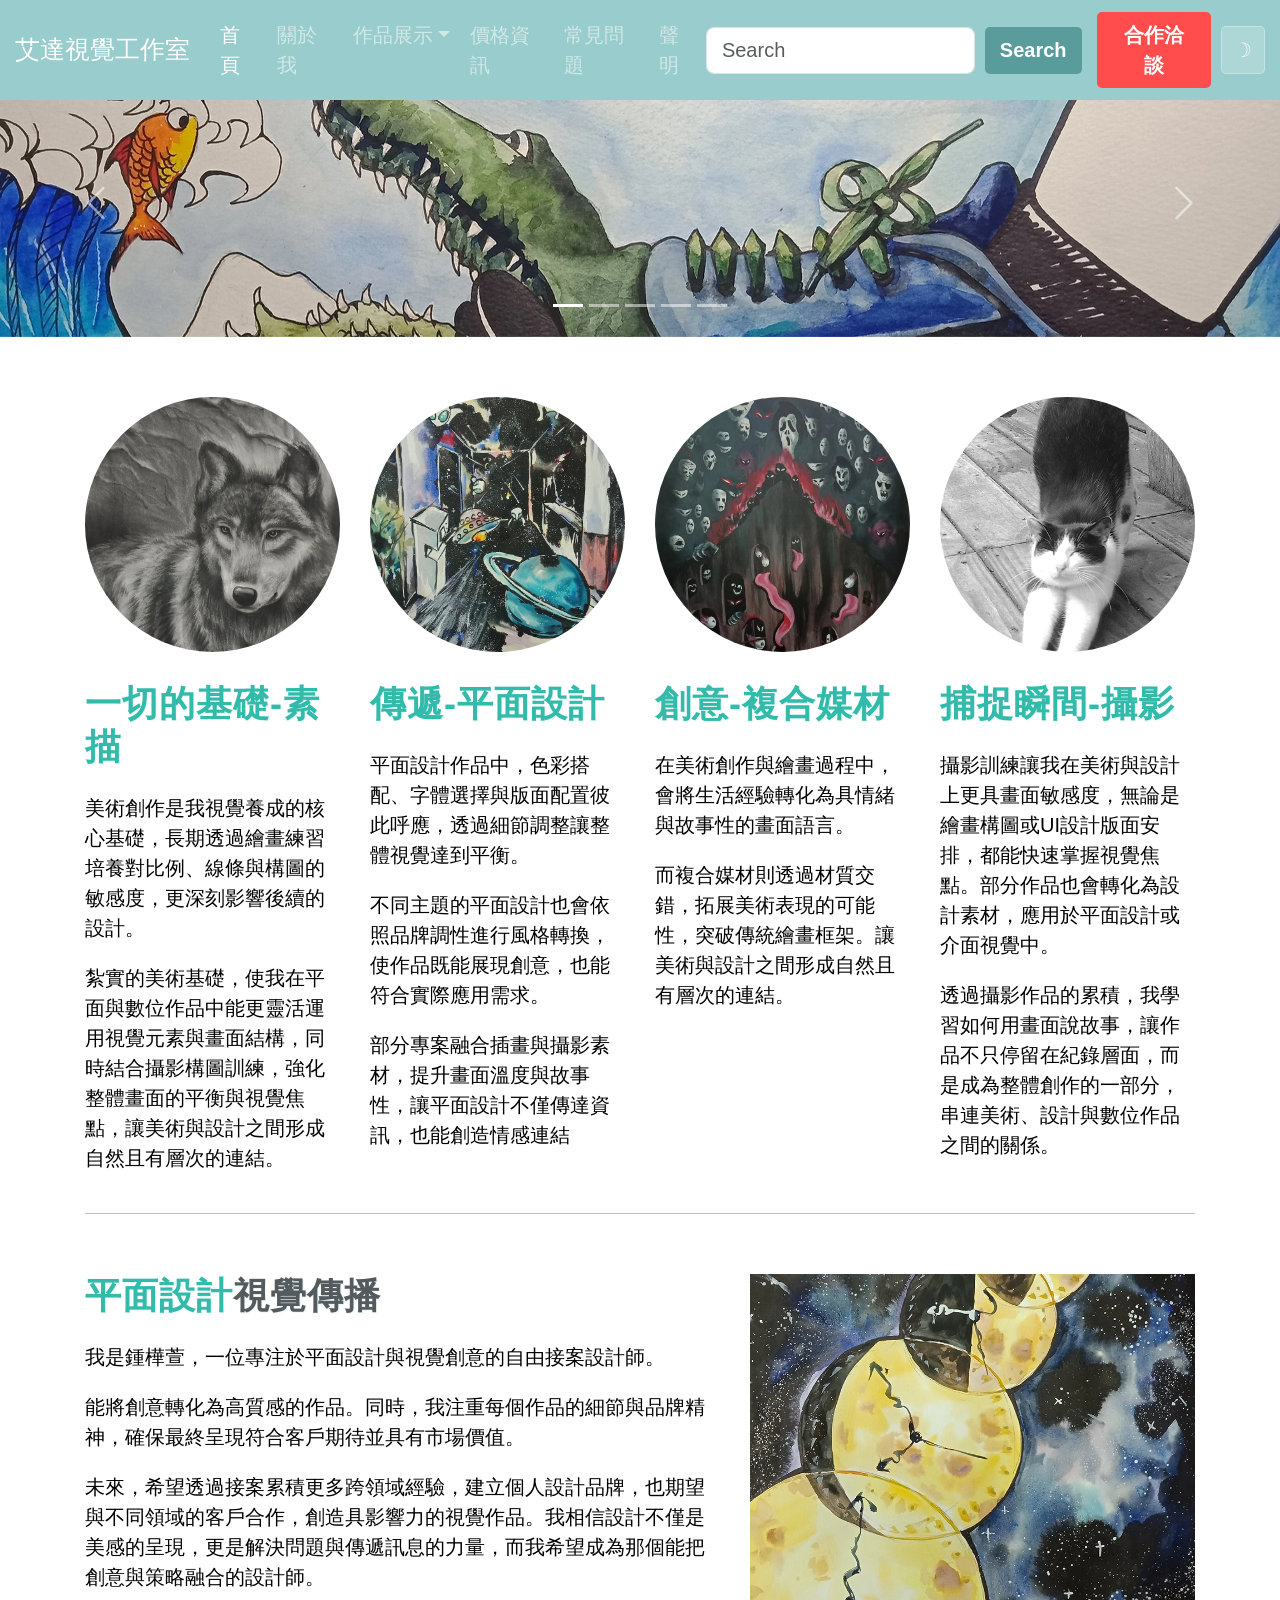
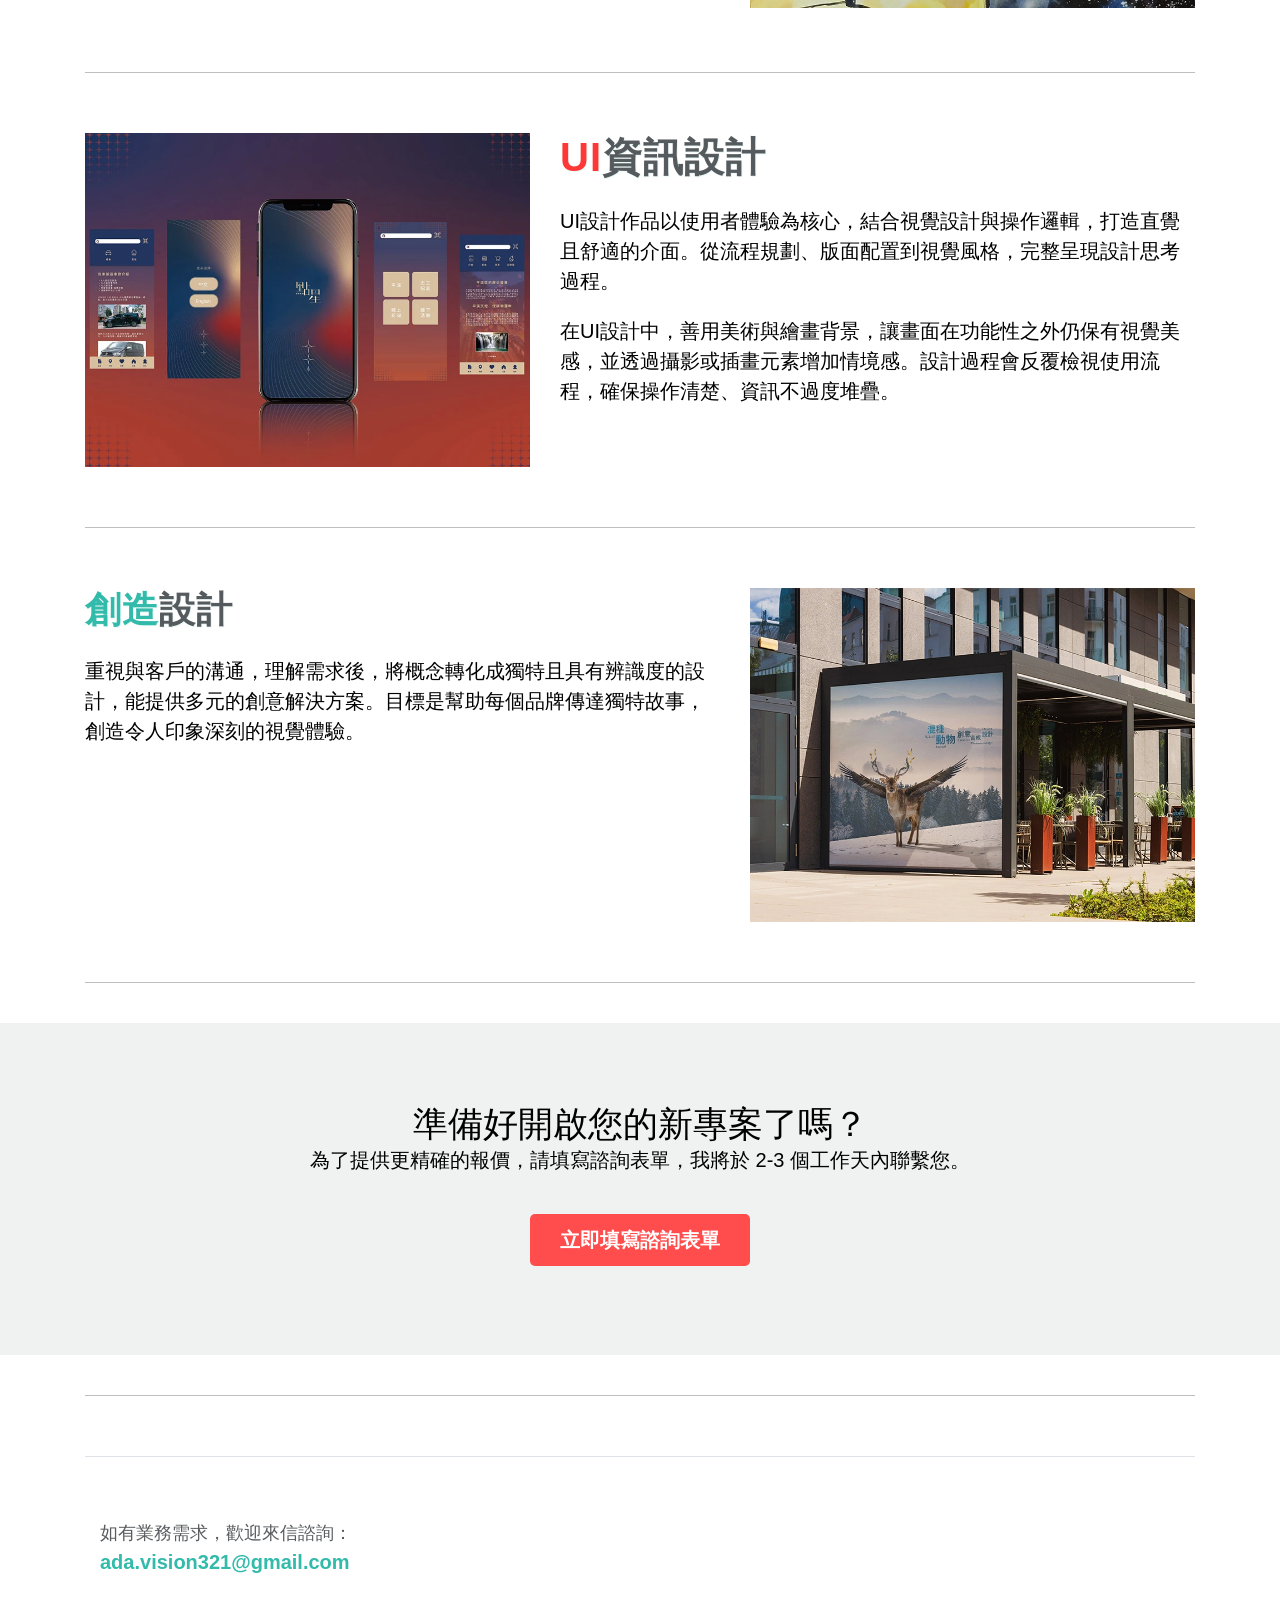
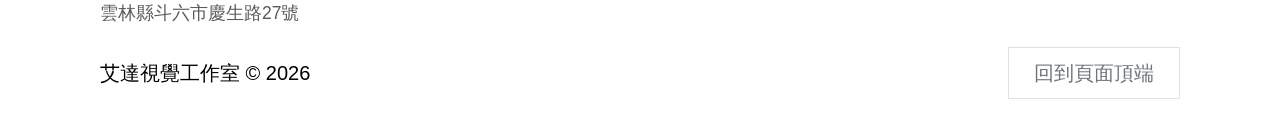
==== commit 8cc19b22: "Add files via upload" ====
--- a/index.html
+++ b/index.html
@@ -227,16 +227,24 @@
         <hr>     
 
 
-      <footer class="container">
-      <div class="col-12 text-start">
-        <!-- 信箱資訊：放在工作室名稱上方，增加一點間距 (mb-3) -->
-        <div class="contact-email mb-3">
-          <span class="text-muted small">如有業務需求，歡迎來信諮詢：</span><br>
-          <a href="mailto:ada.vision321@gmail.com" class="text-decoration-none fw-bold" style="color: #32baaa;">ada.vision321@gmail.com</a>
-        </div>        
-        <p class="float-end"><a href="#top" class="btn footer-top-btn">回到頁面頂端</a></p>
-        <p>艾達視覺工作室 &copy; 2026</p>
-      </footer>
+      <footer class="container mt-5 pt-5 pb-4 border-top">
+        <div class="col-12 text-start">
+
+          <div class="contact-email mb-3">
+            <span class="text-muted small">如有業務需求，歡迎來信諮詢：</span><br>
+            <a href="mailto:ada.vision321@gmail.com" class="text-decoration-none fw-bold" style="color: #32baaa;">ada.vision321@gmail.com</a>
+          </div>
+
+          <div class="contact-address mb-3">
+            <span class="text-muted small">雲林縣斗六市慶生路27號</span>
+          </div>
+
+          <div class="d-flex justify-content-between align-items-center">
+            <p class="mb-0">艾達視覺工作室 &copy; 2026</p>
+            <p class="mb-0">
+              <a href="#top" class="btn footer-top-btn">回到頁面頂端</a>
+            </p>
+          </div>
 
     </main>
 
